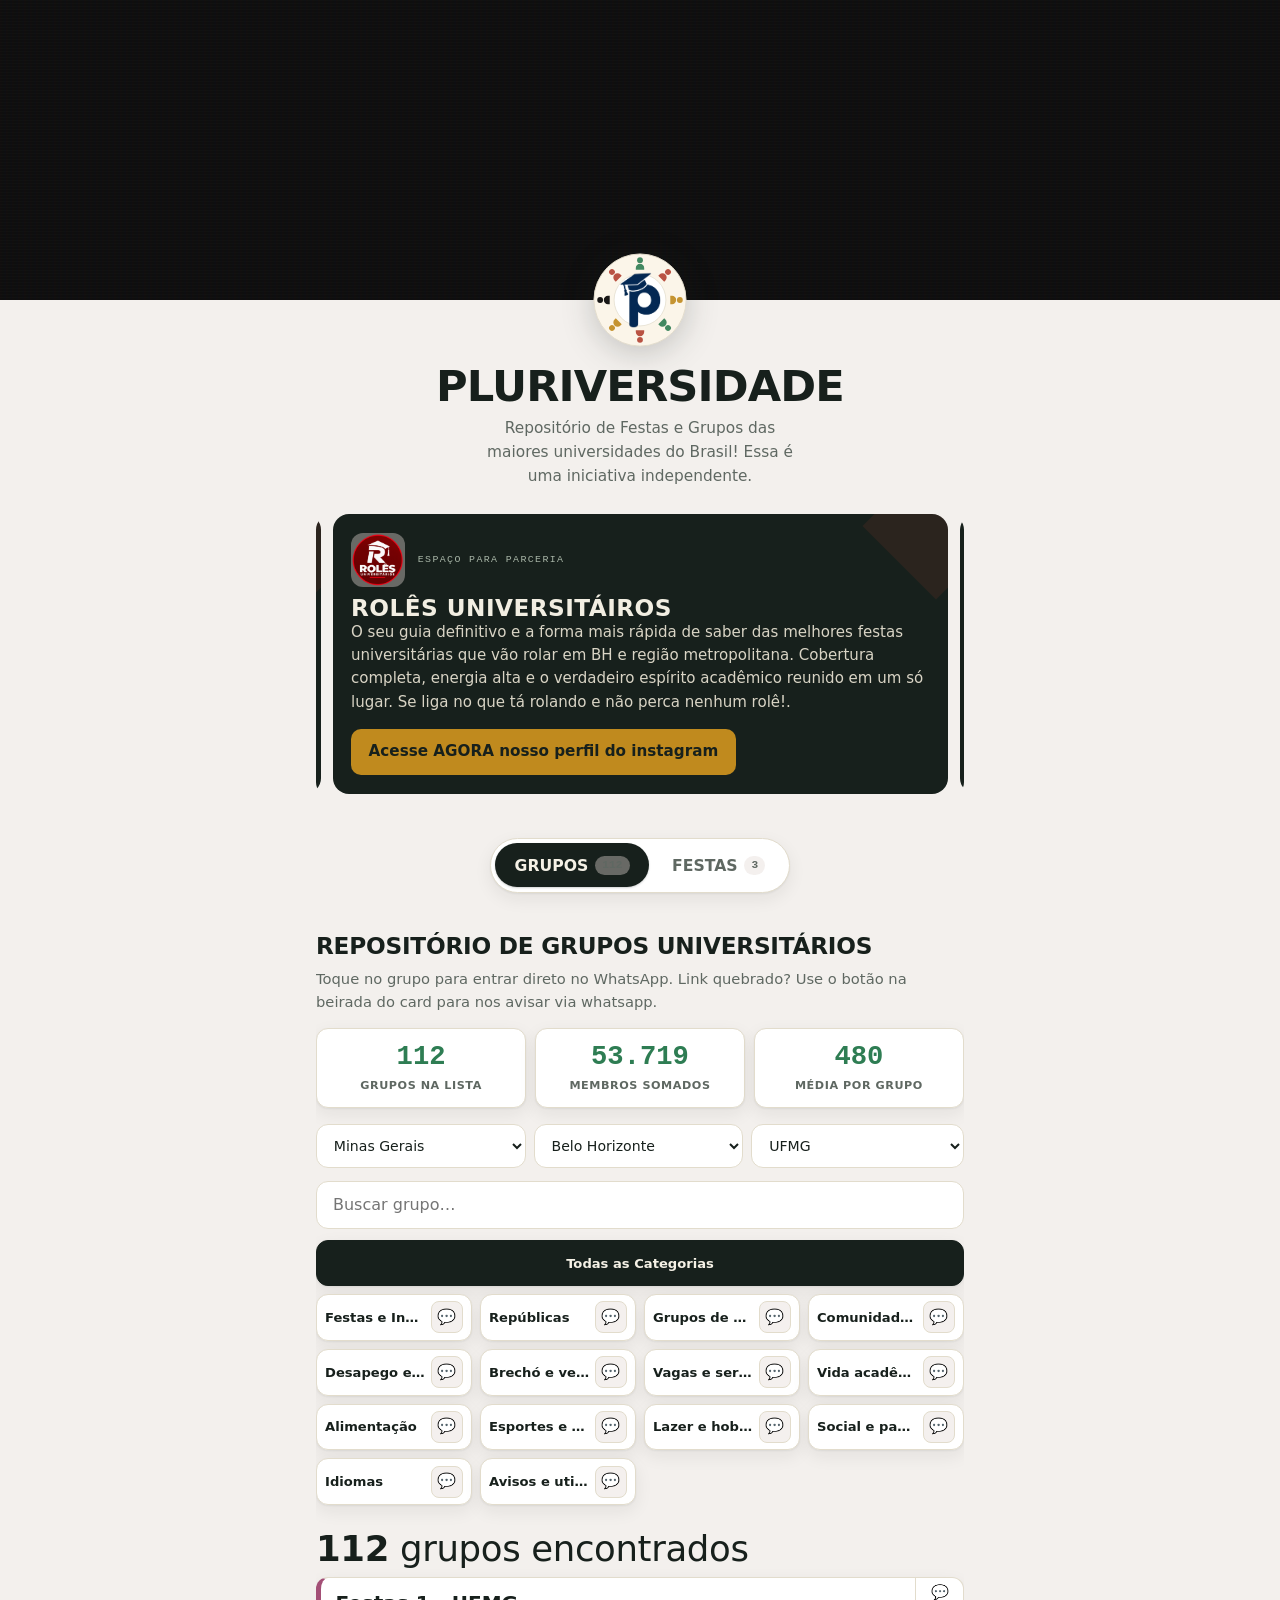
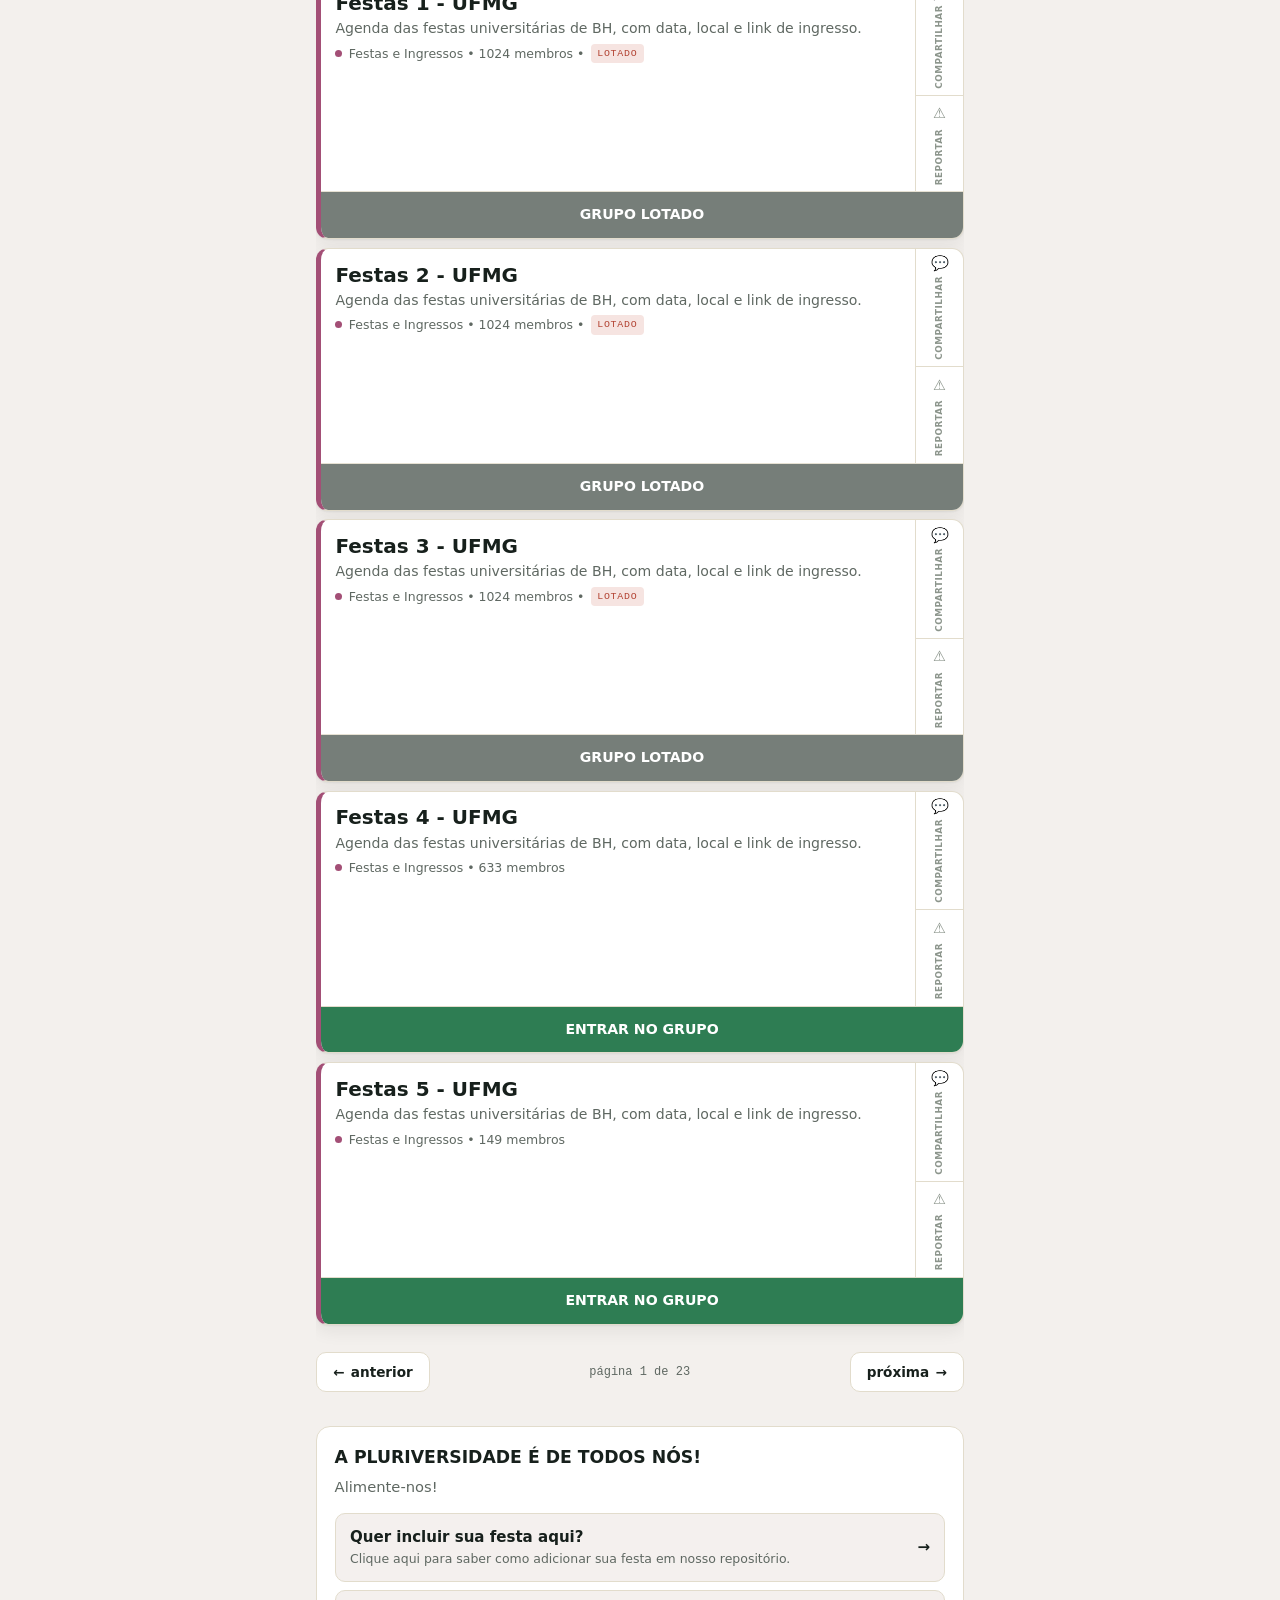
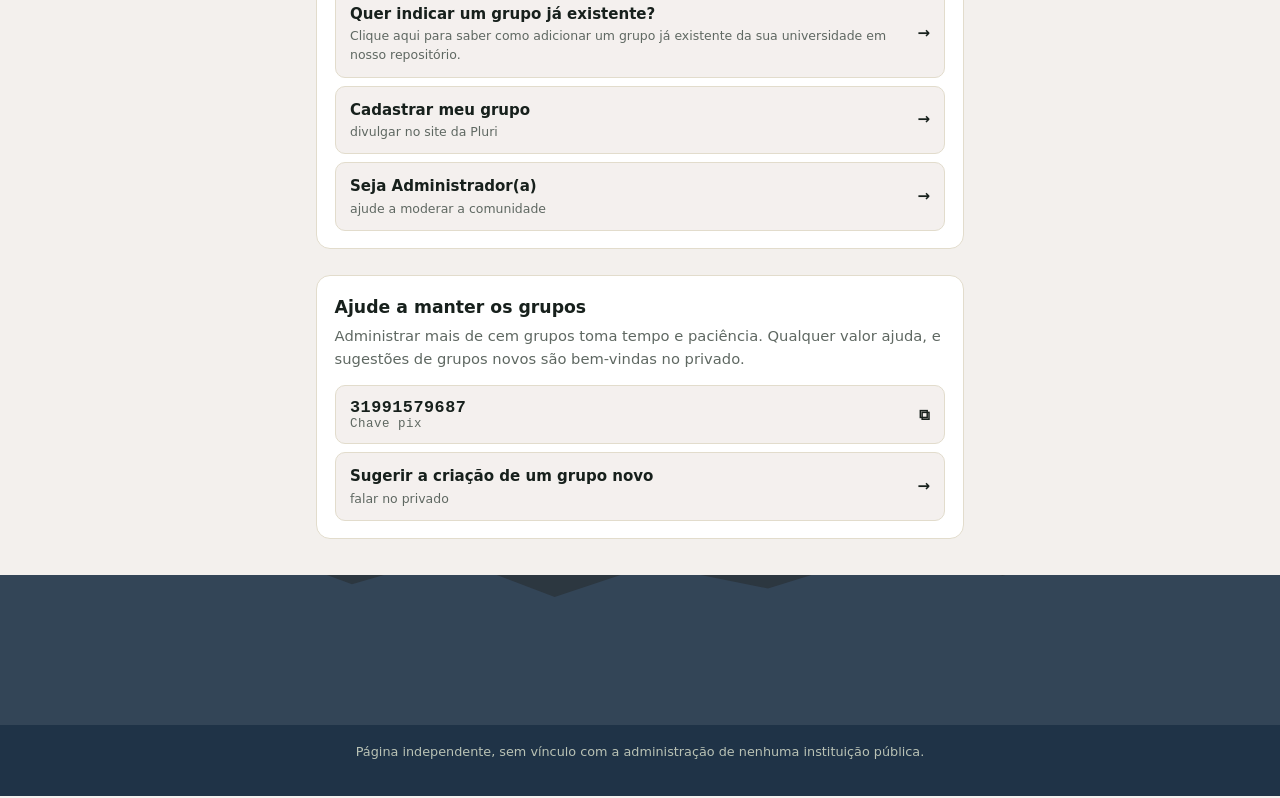
==== index.html @ 10e7f2cf "ALTEREI quase todo os arquivos" ====
<!doctype html>
<html lang="pt-BR">
<head>
<meta charset="utf-8">
<meta name="viewport" content="width=device-width, initial-scale=1, viewport-fit=cover">
<title>Pluriversidade — grupos de WhatsApp e festas universitárias</title>
<meta name="description" content="Lista atualizada dos grupos de WhatsApp da comunidade UFMG e a agenda das festas universitárias de Belo Horizonte.">
<meta name="theme-color" content="#1F3347">
<meta property="og:title" content="PLURIVERSIDADE.COM.BR">
<meta property="og:description" content="Repositório de Grupos e Festas das maiores universidades do Brasil!">
<meta property="og:type" content="website">
<meta property="og:image" content="https://pluriversidade.github.io/pluri/img/flyer-pluri-site.jpg">
<meta property="og:image:secure_url" content="https://pluriversidade.github.io/pluri/img/flyer-pluri-site.jpg">
<meta property="og:image:type" content="image/jpeg">
<meta property="og:image:width" content="1200">
<meta property="og:image:height" content="630">

<!-- Ícone do Navegador -->
<link rel="icon" type="image/png" href="https://pluriversidade.github.io/pluri/img/icone-pluri.png">
<link rel="stylesheet" href="css/estilo.css">
</head>

<body>

<!-- ================================================================ capa -->
<header class="capa">
  <div class="topo-video-container">
    <video class="topo-video" src="https://pluriversidade.github.io/pluri/img/video-topo-site.mp4" autoplay muted loop playsinline></video>
    <div class="efeito-tv" aria-hidden="true"></div>
  </div>

  <div class="miolo marca">
    <svg class="emblema" viewBox="-100 -100 200 200" role="img" aria-label="Emblema com comunidade em volta">
      <defs>
        <g id="pessoa">
          <circle cy="-9.5" r="6.4"/>
          <path d="M0 -1.5 a9.2 9.2 0 0 1 9.2 9.2 v3.8 h-18.4 v-3.8 a9.2 9.2 0 0 1 9.2 -9.2 z"/>
        </g>
      </defs>
      <circle r="96" fill="#FBF5E9" stroke="#E2DCCC" stroke-width="2"/>
      
      <g opacity="0.9">
        <use href="#pessoa" fill="#2E7D53" transform="translate(0, -74) scale(0.95)"/>
        <use href="#pessoa" fill="#B24232" transform="translate(52, -52) rotate(45) scale(0.95)"/>
        <use href="#pessoa" fill="#C08A1E" transform="translate(74, 0) rotate(90) scale(0.95)"/>
        <use href="#pessoa" fill="#2E7D53" transform="translate(52, 52) rotate(135) scale(0.95)"/>
        <use href="#pessoa" fill="#B24232" transform="translate(0, 74) rotate(180) scale(0.95)"/>
        <use href="#pessoa" fill="#C08A1E" transform="translate(-52, 52) rotate(225) scale(0.95)"/>
        <use href="#pessoa" fill="-2E7D53" transform="translate(-74, 0) rotate(270) scale(0.95)"/>
        <use href="#pessoa" fill="#B24232" transform="translate(-52, -52) rotate(315) scale(0.95)"/>
      </g>

      <circle r="54" fill="#FFFFFF" stroke="#E2DCCC" stroke-width="1.5"/>
      <image href="https://pluriversidade.github.io/pluri/img/LOGO-PLURI-02.png" x="-65" y="-65" width="130" height="130" preserveAspectRatio="xMidYMid meet"/>
    </svg>

    <h1 class="titulo" data-texto="titulo">Grupos da UFMG</h1>
    <p class="subtitulo" data-texto="subtitulo">Brechó, sebo, bandeco, caronas, idiomas e o que mais a comunidade inventar.</p>
    <p class="atualizado" id="atualizado" hidden></p>
  </div>
</header>

<div class="miolo">
  <div class="diagnostico" id="diagnostico" hidden></div>
</div>

<main class="miolo">

  <!-- parceiros -->
  <section class="secao-parceiros" id="secao-parceiros" aria-label="Parceiros">
    <div class="carrossel" id="parceiros"></div>
    <div class="bolinhas" id="parceiros-bolinhas" role="tablist" aria-label="Escolher parceiro"></div>
  </section>

  <!-- abas -->
  <nav class="abas" id="abas" role="tablist" aria-label="Escolher o que ver">
    <button class="aba" type="button" role="tab" id="aba-grupos" aria-controls="secao-grupos" aria-selected="true">
      <span class="aba__nome" data-texto="abaGrupos">Grupos</span>
      <span class="aba__conta" id="aba-grupos-conta"></span>
    </button>
    <button class="aba" type="button" role="tab" id="aba-festas" aria-controls="secao-festas" aria-selected="false" tabindex="-1">
      <span class="aba__nome" data-texto="abaFestas">Festas</span>
      <span class="aba__conta" id="aba-festas-conta"></span>
    </button>
  </nav>

  <!-- festas -->
  <section class="secao" id="secao-festas" role="tabpanel" aria-labelledby="aba-festas" tabindex="-1" hidden>
    
    <!-- CARD FIXO COMISSÁRIO PLURI -->
    <div class="card-comissario">
      <h3 class="card-comissario__titulo">QUER SER UM COMISSÁRIO PLURI?</h3>
      <p class="card-comissario__desc">Clique no botão abaixo e saiba como se tornar um comissário de vendas de ingressos das festas universitárias! Você pode garantir seu ingresso na faixa e não pagar nada para ir nas festas em que estiver vendendo.</p>
      <button type="button" class="card-comissario__btn" id="btn-comissario-info">QUERO SABER MAIS INFORMAÇÕES..</button>
    </div>

    <h2 class="secao__titulo" id="festas-titulo" data-texto="festasTitulo">Festas universitárias</h2>
    <p class="secao__nota" data-texto="festasSubtitulo">As próximas primeiro.</p>

    <div class="localizacao">
      <select class="seletor-local" id="select-estado-festas" aria-label="Filtrar por Estado">
        <option value="">Selecione o Estado</option>
      </select>

      <select class="seletor-local" id="select-cidade-festas" aria-label="Filtrar por Cidade" disabled>
        <option value="">Selecione primeiro o Estado</option>
      </select>

      <select class="seletor-local" id="select-uni-festas" aria-label="Filtrar por Universidade" disabled>
        <option value="">Selecione primeiro o Estado</option>
      </select>
    </div>

    <div class="chips" id="festas-chips" role="group" aria-label="Universidades"></div>

    <div class="linha-data">
      <label class="rotulo-data" for="festas-dia" data-texto="festasFiltroDia">Ver um dia específico</label>
      <span class="linha-data__campos">
        <input class="campo-data" type="date" id="festas-dia">
        <button class="limpar-data" type="button" id="festas-limpar" hidden>limpar</button>
      </span>
    </div>

    <ul class="festas" id="festas-lista"></ul>
    <p class="vazio" id="festas-vazio" hidden></p>

    <nav class="paginas" id="festas-paginas" aria-label="Páginas das festas" hidden>
      <button class="pagina" type="button" id="festas-voltar">
        <span aria-hidden="true">←</span> <span data-texto="paginaAnterior">anterior</span>
      </button>
      <span class="paginas__onde" id="festas-onde" aria-live="polite"></span>
      <button class="pagina" type="button" id="festas-avancar">
        <span data-texto="paginaProxima">próxima</span> <span aria-hidden="true">→</span>
      </button>
    </nav>
  </section>

  <!-- grupos -->
  <section class="secao" id="secao-grupos" role="tabpanel" aria-labelledby="aba-grupos" tabindex="-1">
    <h2 class="secao__titulo" id="grupos-titulo" data-texto="gruposTitulo">Todos os grupos</h2>
    <p class="secao__nota" data-texto="gruposSubtitulo">Toque no grupo para entrar direto no WhatsApp.</p>

    <div class="painel">
      <div class="dado"><b id="painel-grupos">—</b><span>grupos na lista</span></div>
      <div class="dado"><b id="painel-membros">—</b><span>membros somados</span></div>
      <div class="dado"><b id="painel-media">—</b><span>média por grupo</span></div>
    </div>

    <div class="localizacao">
      <select class="seletor-local" id="select-estado" aria-label="Filtrar por Estado">
        <option value="">Selecione o Estado</option>
      </select>

      <select class="seletor-local" id="select-cidade" aria-label="Filtrar por Cidade" disabled>
        <option value="">Selecione primeiro o Estado</option>
      </select>

      <select class="seletor-local" id="select-uni" aria-label="Filtrar por Universidade" disabled>
        <option value="">Selecione primeiro o Estado</option>
      </select>
    </div>

    <input class="busca" id="busca" type="search" autocomplete="off"
           aria-label="Buscar grupo pelo nome"
           data-texto-dica="gruposBusca"
           placeholder="Buscar grupo…">

    <div class="chips" id="chips" role="group" aria-label="Categorias"></div>
    <p class="contagem" id="contagem"></p>

    <ul class="lista" id="lista"></ul>
    <p class="vazio" id="vazio" data-texto="gruposVazio" hidden></p>

    <nav class="paginas" id="grupos-paginas" aria-label="Páginas dos grupos" hidden>
      <button class="pagina" type="button" id="grupos-voltar">
        <span aria-hidden="true">←</span> <span data-texto="paginaAnterior">anterior</span>
      </button>
      <span class="paginas__onde" id="grupos-onde" aria-live="polite"></span>
      <button class="pagina" type="button" id="grupos-avancar">
        <span data-texto="paginaProxima">próxima</span> <span aria-hidden="true">→</span>
      </button>
    </nav>
  </section>

  <!-- blocos adicionais -->
  <section class="bloco">
    <h2>A PLURIVERSIDADE É DE TODOS NÓS!</h2>
    <p>Alimente-nos!</p>

    <!-- Quer incluir sua festa aqui? -->
    <a class="botao" id="festa-incluir" href="https://wa.me/5531991579687?text=Oi!%20Gostaria%20de%20adicionar%20minha%20festa%20no%20reposit%C3%B3rio%20da%20Pluriversidade." target="_blank" rel="noopener">
      <span>
        <span>Quer incluir sua festa aqui?</span>
        <small>Clique aqui para saber como adicionar sua festa em nosso repositório.</small>
      </span>
      <span aria-hidden="true">→</span>
    </a>

    <!-- Quer indicar um grupo já existente? -->
    <a class="botao" id="grupo-indicar" href="https://wa.me/5531991579687?text=Oi!%20Gostaria%20de%20indicar%20um%20grupo%20j%C3%A1%20existente%20da%20minha%20universidade." target="_blank" rel="noopener">
      <span>
        <span>Quer indicar um grupo já existente?</span>
        <small>Clique aqui para saber como adicionar um grupo já existente da sua universidade em nosso repositório.</small>
      </span>
      <span aria-hidden="true">→</span>
    </a>

    <!-- Cadastrar meu grupo -->
    <a class="botao" id="grupo-cadastrar" href="https://wa.me/5531991579687?text=Oi!%20Gostaria%20de%20cadastrar%20o%20meu%20grupo%20para%20divulgar%20no%20site%20da%20Pluri." target="_blank" rel="noopener">
      <span>
        <span>Cadastrar meu grupo</span>
        <small>divulgar no site da Pluri</small>
      </span>
      <span aria-hidden="true">→</span>
    </a>

    <!-- Seja Administrador(a) -->
    <a class="botao" id="grupo-admin" href="https://wa.me/5531991579687?text=Oi!%20Tenho%20interesse%20em%20ser%20administrador(a)%20para%20ajudar%20a%20moderar%20a%20comunidade." target="_blank" rel="noopener">
      <span>
        <span>Seja Administrador(a)</span>
        <small>ajude a moderar a comunidade</small>
      </span>
      <span aria-hidden="true">→</span>
    </a>
  </section>

  <section class="bloco">
    <h2 data-texto="apoioTitulo">Ajude a manter os grupos</h2>
    <p data-texto="apoioTexto">Administrar mais de cem grupos toma tempo e paciência.</p>

    <button class="botao" id="copiar-pix" type="button">
      <span class="pix"><span id="pix-numero">caronas.ufmg@gmail.com</span><small id="pix-rotulo">Chave pix</small></span>
      <span aria-hidden="true">⧉</span>
    </button>

    <a class="botao" id="sugerir-novo-grupo" href="https://wa.me/5531991579687?text=EI%20GALERA%20DA%20PLURIVERSIDADE%2C%20QUERO%20SUGERIR%20A%20CRIA%C3%87%C3%83O%20DE%20UM%20GRUPO%21" target="_blank" rel="noopener">
      <span><span>Sugerir a criação de um grupo novo</span><small>falar no privado</small></span>
      <span aria-hidden="true">→</span>
    </a>
  </section>

</main>

<footer class="rodape">
  <svg class="cena" viewBox="0 0 1200 300" preserveAspectRatio="xMidYMin slice" aria-hidden="true" focusable="false">
    <rect width="1200" height="300" fill="#1F3347"/>
    <path d="M0 188 L120 160 L210 176 L330 132 L420 158 L520 120 L610 150 L720 128 L830 162 L940 140 L1060 170 L1200 148 L1200 300 L0 300 Z" fill="#17232E"/>
  </svg>

  <div class="rodape__texto">
    <p class="rodape__isencao" data-texto="rodapeIsencao">
      Página independente, mantida pela comunidade.
    </p>
  </div>
</footer>

<!-- Modais -->
<div class="modal-midia" id="modal-midia" hidden>
  <div class="modal-midia__conteudo">
    <button class="modal-midia__fechar" id="modal-fechar" aria-label="Fechar">&times;</button>
    <div id="modal-container-midia"></div>
  </div>
</div>

<div class="modal-comissario" id="modal-comissario" hidden>
  <div class="modal-comissario__conteudo">
    <button class="modal-comissario__fechar" id="modal-comissario-fechar" aria-label="Fechar">&times;</button>
    <div class="modal-comissario__corpo">
      <video class="modal-comissario__video" id="video-comissario" src="https://pluriversidade.github.io/pluri/img/sandrinho-comissario-01.mp4" controls autoplay playsinline></video>
      <p class="modal-comissario__texto">
        Ter vários comissários é essencial para o sucesso de uma festa universitária! Os comissários arrecadam a grana inicial necessária para viabilizar todo o evento, permitindo que a comissão organize a estrutura, contrate DJs de peso, alugue o espaço e invista pesado no marketing. Nós da Pluriversidade somos a ponte oficial entre os organizadores (comissão) e os vendedores de ingressos (comissários).
      </p>
      <a class="modal-comissario__btn-form" href="https://wa.me/5531991579687?text=Oi!%20Quero%20me%20cadastrar%20como%20comiss%C3%A1rio(a)%20de%20festas!" target="_blank" rel="noopener">PREENCHER FORMULÁRIO</a>
    </div>
  </div>
</div>

<script src="js/dados-textos.js"></script>
<script src="js/dados-grupos.js"></script>
<script src="js/dados-festas.js"></script>
<script src="js/dados-parceiros.js"></script>
<script src="js/app.js"></script>

</body>
</html>
---- css/estilo.css ----
/* ═══════════════════════════════════════════════════════════════════════════
   A APARÊNCIA DA PÁGINA
   ═══════════════════════════════════════════════════════════════════════════ */

:root {
  --noite: #1F3347;
  --terracota: #B24232;
  --ambar: #C08A1E;
  --verde: #2E7D53;

  --tinta: #17201C;
  --tinta-fraca: #5F6862;
  --papel: #FFFFFF;
  --fundo: #e2dad365;
  --regua: #E2DCCC;

  --sombra: 0 1px 2px rgba(23, 32, 28, .06), 0 6px 18px rgba(23, 32, 28, .07);
  --sans: ui-sans-serif, system-ui, -apple-system, "Segoe UI", Roboto, "Helvetica Neue", Arial, sans-serif;
  --mono: ui-monospace, "SF Mono", "Roboto Mono", Menlo, Consolas, monospace;
}

* { box-sizing: border-box; }

html { 
  -webkit-text-size-adjust: 100%; 
  scroll-behavior: smooth;
  overflow-x: hidden;
}

body {
  margin: 0;
  background: var(--fundo);
  color: var(--tinta);
  font-family: var(--sans);
  font-size: 16px;
  line-height: 1.55;
  overflow-x: hidden;
  max-width: 100vw;
}

a { color: inherit; }

:focus-visible {
  outline: 3px solid var(--verde);
  outline-offset: 3px;
  border-radius: 4px;
}

.miolo {
  width: 100%;
  max-width: 680px;
  margin: 0 auto;
  padding: 0 16px;
}

/* ------------------------------------------------------------------ capa --- */

.capa { position: relative; overflow: hidden; }

/* Capa com altura aumentada mantendo formato horizontal */
.topo-video-container {
  position: relative;
  width: 100%;
  height: clamp(210px, 33vw, 300px);
  overflow: hidden;
  background: #111;
}

.topo-video {
  width: 100%;
  height: 100%;
  object-fit: cover;
  object-position: center 75%;
  display: block;
}

/* Efeito leve de TV (scanlines e vinheta sutil) */
.efeito-tv {
  position: absolute;
  top: 0;
  left: 0;
  width: 100%;
  height: 100%;
  pointer-events: none;
  background: linear-gradient(rgba(18, 16, 16, 0) 50%, rgba(0, 0, 0, 0.25) 50%), linear-gradient(90deg, rgba(255, 0, 0, 0.03), rgba(0, 255, 0, 0.01), rgba(0, 0, 255, 0.03));
  background-size: 100% 3px, 6px 100%;
  z-index: 2;
  opacity: 0.6;
}

.carro-a { animation: atravessa 26s linear infinite; }
.carro-b { animation: atravessa 38s linear infinite; animation-delay: -14s; }

@keyframes atravessa {
  0%   { transform: translateX(-100px); }
  100% { transform: translateX(100vw); }
}

.marca {
  margin-top: -48px;
  position: relative;
  text-align: center;
  z-index: 3;
}

.emblema {
  width: 96px;
  height: 96px;
  filter: drop-shadow(0 6px 16px rgba(23, 32, 28, .22));
}

.titulo {
  margin: .5rem 0 0;
  font-size: clamp(2rem, 8.5vw, 2.7rem);
  font-weight: 800;
  letter-spacing: -.02em;
  line-height: 1.05;
}

.subtitulo {
  margin: .5rem auto 0;
  max-width: 34ch;
  color: var(--tinta-fraca);
  font-size: .96rem;
}

.atualizado {
  margin-top: .7rem;
  display: inline-block;
  font-family: var(--mono);
  font-size: .72rem;
  letter-spacing: .06em;
  color: var(--tinta-fraca);
  background: rgba(46, 125, 83, .09);
  border: 1px solid rgba(46, 125, 83, .25);
  border-radius: 999px;
  padding: .25rem .7rem;
}

/* ------------------------------------------------------------- parceiros --- */

.secao-parceiros { margin-top: 1.6rem; overflow: hidden; }

.carrossel {
  display: flex;
  gap: 12px;
  overflow-x: auto;
  scroll-snap-type: x mandatory;
  scroll-behavior: smooth;
  scrollbar-width: none;
  -webkit-overflow-scrolling: touch;
  border-radius: 16px;
  padding-bottom: 4px;
  max-width: 100%;
}

.carrossel::-webkit-scrollbar { display: none; }

.parceiro {
  flex: 0 0 95%;
  max-width: 95vw;
  scroll-snap-align: center;
  background: var(--tinta);
  color: #F2EEE2;
  border-radius: 16px;
  padding: 1.15rem;
  position: relative;
  overflow: hidden;
}

.parceiro::after {
  content: "";
  position: absolute;
  right: -40px;
  top: -40px;
  width: 104px;
  height: 104px;
  background: var(--terracota);
  transform: rotate(45deg);
  opacity: .13;
}

.parceiro__topo {
  display: flex;
  align-items: center;
  gap: .8rem;
  margin-bottom: .55rem;
}

.parceiro__logo {
  flex: 0 0 auto;
  width: 54px;
  height: 54px;
  border-radius: 12px;
  object-fit: cover;
  background: var(--fundo);
}

.parceiro__selo {
  margin: 0;
  font-family: var(--mono);
  font-size: .62rem;
  letter-spacing: .14em;
  text-transform: uppercase;
  color: #A9B6A8;
}

.parceiro__nome {
  margin: .1rem 0 0;
  font-size: 1.45rem;
  font-weight: 800;
  letter-spacing: .02em;
  line-height: 1.1;
}

.parceiro__chamada {
  margin: 0 0 .95rem;
  font-size: .94rem;
  color: #D9D4C5;
  position: relative;
}

.parceiro__cta {
  display: inline-flex;
  align-items: center;
  gap: .45rem;
  background: var(--ambar);
  color: #17201C;
  font-weight: 700;
  font-size: .95rem;
  text-decoration: none;
  padding: .7rem 1.1rem;
  border-radius: 10px;
  min-height: 44px;
  position: relative;
}

.parceiro__cta:hover { background: #D69C2C; }

.bolinhas {
  display: flex;
  justify-content: center;
  gap: .4rem;
  margin-top: .7rem;
}

/* ------------------------------------------------------------- botoes abas --- */

.abas {
  display: flex;
  justify-content: center;
  gap: .25rem;
  width: fit-content;
  max-width: 100%;
  margin: 1.8rem auto .2rem;
  padding: .3rem;
  background: var(--papel);
  border: 1px solid var(--regua);
  border-radius: 999px;
  box-shadow: var(--sombra);
}

.aba {
  display: inline-flex;
  align-items: center;
  justify-content: center;
  gap: .42rem;
  min-height: 44px;
  padding: .5rem 1.2rem;
  border: 0;
  border-radius: 999px;
  background: transparent;
  color: var(--tinta-fraca);
  font-family: var(--sans);
  font-size: .98rem;
  font-weight: 650;
  white-space: nowrap;
  cursor: pointer;
}

.aba[aria-selected="true"] {
  background: var(--tinta);
  color: #F5F1E6;
  font-weight: 750;
  box-shadow: 0 1px 2px rgba(23, 32, 28, .2);
}

.aba__conta {
  font-family: var(--mono);
  font-size: .7rem;
  line-height: 1;
  padding: .24rem .45rem;
  border-radius: 999px;
  background: var(--fundo);
  color: var(--tinta-fraca);
}

.abas + .secao { margin-top: 1.4rem; }

[hidden] { display: none !important; }

/* ---------------------------------------------------------------- seções --- */

.secao { margin-top: 2.2rem; overflow: hidden; }

.secao__titulo {
  margin: 0;
  font-size: 1.45rem;
  font-weight: 800;
  letter-spacing: -.01em;
}

.secao__nota {
  margin: .25rem 0 .9rem;
  color: var(--tinta-fraca);
  font-size: .92rem;
}

/* ---------------------------------------------------------------- dados --- */

.painel {
  display: grid;
  grid-template-columns: repeat(3, 1fr);
  gap: .55rem;
  margin: 0 0 1rem;
}

.dado {
  background: var(--papel);
  border: 1px solid var(--regua);
  border-radius: 12px;
  padding: .8rem .5rem;
  text-align: center;
  box-shadow: var(--sombra);
  animation: painelPulsar 0.6s ease-out;
  transition: transform .2s ease, box-shadow .2s ease;
}

.dado:hover {
  transform: translateY(-2px);
  box-shadow: 0 4px 12px rgba(23, 32, 28, .12);
}

@keyframes painelPulsar {
  0% { transform: scale(0.92); opacity: 0; }
  50% { transform: scale(1.03); }
  100% { transform: scale(1); opacity: 1; }
}

.dado b {
  display: block;
  font-family: var(--mono);
  font-size: 1.7rem;
  font-weight: 900;
  color: var(--verde);
  line-height: 1.1;
}

.dado span {
  display: block;
  font-size: .7rem;
  font-weight: 700;
  letter-spacing: .05em;
  text-transform: uppercase;
  color: var(--tinta-fraca);
  margin-top: .3rem;
}

/* ----------------------------------------------------------- localização --- */

.localizacao {
  display: flex;
  flex-wrap: wrap;
  gap: .5rem;
  margin-bottom: .8rem;
}

.seletor-local {
  flex: 1 1 140px;
  font-family: var(--sans);
  font-size: .88rem;
  padding: .6rem .8rem;
  border: 1px solid var(--regua);
  border-radius: 12px;
  background: var(--papel);
  color: var(--tinta);
  min-height: 44px;
  cursor: pointer;
  max-width: 100%;
}

/* ----------------------------------------------------------------- busca --- */

.busca {
  width: 100%;
  font-family: var(--sans);
  font-size: 1rem;
  padding: .8rem 1rem;
  border: 1px solid var(--regua);
  border-radius: 12px;
  background: var(--papel);
  color: var(--tinta);
  min-height: 48px;
  max-width: 100%;
}

/* ---------------------------------------------------- chips de categorias --- */

/* Grade responsiva para organizar as categorias sem estouro */
.chips {
  display: grid;
  grid-template-columns: repeat(auto-fit, minmax(130px, 1fr));
  gap: .5rem;
  padding: .7rem 0 .2rem;
  margin: 0;
  width: 100%;
  box-sizing: border-box;
}

/* O primeiro botão ("Todas as Categorias") ocupa toda a largura */
.chip-grupo--todas {
  grid-column: 1 / -1;
}

.chip-grupo {
  display: flex;
  align-items: center;
  justify-content: space-between;
  background: var(--papel);
  border: 1px solid var(--regua);
  border-radius: 12px;
  padding: .4rem .5rem;
  gap: .3rem;
  min-height: 46px;
  box-shadow: var(--sombra);
  transition: border-color .2s ease, background-color .2s ease;
  min-width: 0;
  box-sizing: border-box;
}

.chip-grupo[aria-pressed="true"] {
  background: var(--tinta);
  border-color: var(--tinta);
  color: #F5F1E6;
}

.chip-conteudo {
  display: flex;
  align-items: center;
  gap: .4rem;
  background: transparent;
  border: none;
  color: inherit;
  font-family: var(--sans);
  font-size: .82rem;
  font-weight: 600;
  text-align: left;
  cursor: pointer;
  flex: 1 1 0%;
  min-width: 0;
  padding: 0;
  overflow: hidden;
}

.chip-img {
  width: 32px;
  height: 32px;
  border-radius: 8px;
  object-fit: cover;
  flex: 0 0 32px;
  background: var(--fundo);
}

.chip-nome {
  white-space: nowrap;
  overflow: hidden;
  text-overflow: ellipsis;
  flex: 1 1 auto;
  min-width: 0;
}

.btn-share-cat {
  font-family: var(--sans);
  font-size: .95rem;
  padding: .2rem .35rem;
  border-radius: 8px;
  border: 1px solid var(--regua);
  background: var(--fundo);
  color: var(--tinta);
  cursor: pointer;
  min-height: 32px;
  min-width: 32px;
  display: inline-flex;
  align-items: center;
  justify-content: center;
  flex: 0 0 auto;
  transition: background-color .2s ease, transform .1s ease;
  line-height: 1;
}

.chip-grupo[aria-pressed="true"] .btn-share-cat {
  background: rgba(255, 255, 255, .15);
  border-color: rgba(255, 255, 255, .25);
  color: #FFFFFF;
}

.btn-share-cat:hover {
  background: #f0ece1;
  transform: scale(1.05);
}

@media (max-width: 420px) {
  .chips {
    grid-template-columns: repeat(auto-fit, minmax(115px, 1fr));
    gap: .4rem;
  }
  
  .chip-grupo {
    padding: .35rem .4rem;
  }
  
  .chip-conteudo {
    font-size: .78rem;
    gap: .3rem;
  }
  
  .chip-img {
    width: 28px;
    height: 28px;
    flex: 0 0 28px;
  }
}

.contagem {
  margin: 1.2rem 0 .4rem;
  font-family: var(--sans);
  font-size: 2.22rem;
  font-weight: 500;
  letter-spacing: -.01em;
  color: var(--tinta);
  line-height: 1.2;
}

.contagem strong {
  font-weight: 800;
  color: var(--tinta);
}

/* ----------------------------------------------------------------- lista --- */

.lista {
  list-style: none;
  margin: .4rem 0 0;
  padding: 0;
  display: grid;
  gap: .55rem;
  max-width: 100%;
}

.item {
  display: flex;
  flex-direction: column;
  background: var(--papel);
  border: 1px solid var(--regua);
  border-left: 5px solid var(--cor, var(--verde));
  border-radius: 12px;
  box-shadow: var(--sombra);
  position: relative;
  overflow: hidden;
  max-width: 100%;
}

.grupo__conteudo {
  display: flex;
  align-items: stretch;
  width: 100%;
}

.grupo {
  flex: 1 1 auto;
  min-width: 0;
  display: flex;
  flex-direction: column;
  justify-content: flex-start;
  padding: .85rem 1rem .85rem .9rem;
  text-decoration: none;
  color: inherit;
  min-height: 62px;
}

.grupo:hover { background: #FEFDFA; }

.grupo__topo-linha {
  display: flex;
  align-items: center;
  justify-content: space-between;
  gap: .5rem;
  width: 100%;
}

.grupo__nome {
  display: block;
  font-weight: 650;
  font-size: 1.25rem;
  line-height: 1.25;
  word-break: break-word;
}

.grupo__desc {
  display: block;
  margin-top: .2rem;
  font-size: .88rem;
  color: var(--tinta-fraca);
  line-height: 1.35;
  word-break: break-word;
}

.grupo__meta {
  margin-top: .35rem;
  font-size: .78rem;
  color: var(--tinta-fraca);
  display: flex;
  align-items: center;
  gap: .4rem;
  flex-wrap: wrap;
}

.ponto {
  width: 7px;
  height: 7px;
  border-radius: 50%;
  background: var(--cor, var(--verde));
  flex: 0 0 auto;
}

.grupo__etiqueta-admin {
  display: inline-block;
  font-family: var(--mono);
  font-size: .62rem;
  letter-spacing: .08em;
  text-transform: uppercase;
  padding: .15rem .45rem;
  border-radius: 4px;
  background: rgba(46, 125, 83, .15);
  color: var(--verde);
  white-space: nowrap;
}

.etiqueta {
  font-family: var(--mono);
  font-size: .62rem;
  letter-spacing: .08em;
  text-transform: uppercase;
  padding: .12rem .4rem;
  border-radius: 4px;
}

.etiqueta--lotado { background: #F6E4E1; color: var(--terracota); }
.etiqueta--novo   { background: #E4F0E9; color: var(--verde); }

.grupo__acoes {
  flex: 0 0 auto;
  display: flex;
  flex-direction: column;
  border-left: 1px solid var(--regua);
  width: 48px;
}

/* Estilo do texto na vertical nos botões de ação na extrema direita dos cards */
.texto-vertical {
  writing-mode: vertical-rl;
  transform: rotate(180deg);
  font-family: var(--sans);
  font-size: .55rem;
  font-weight: 700;
  letter-spacing: .06em;
  text-transform: uppercase;
  line-height: 1;
  white-space: nowrap;
  display: inline-block;
}

.grupo__btn-share,
.festa__btn-share,
.reportar {
  flex: 1;
  display: flex;
  flex-direction: column;
  align-items: center;
  justify-content: center;
  gap: .25rem;
  color: #8C958C;
  text-decoration: none;
  background: transparent;
  border: none;
  cursor: pointer;
  padding: .4rem .1rem;
  font-size: .9rem;
  transition: background-color .2s ease, color .2s ease;
}

.grupo__btn-share,
.festa__btn-share {
  border-bottom: 1px solid var(--regua);
  border-radius: 0 11px 0 0;
}

.festa__acoes .festa__btn-share {
  border-bottom: none;
  border-radius: 0 11px 11px 0;
}

.reportar {
  border-radius: 0 0 11px 0;
}

.grupo__btn-share:hover,
.festa__btn-share:hover {
  background: #E4F0E9;
  color: var(--verde);
}

.reportar:hover {
  background: #F6E4E1;
  color: var(--terracota);
}

/* Botão do WhatsApp no final do Card */
.grupo__btn-entrar {
  display: flex;
  align-items: center;
  justify-content: center;
  width: 100%;
  padding: .75rem 1rem;
  background: var(--verde);
  color: #FFFFFF;
  font-weight: 700;
  font-size: .88rem;
  text-decoration: none;
  text-align: center;
  border-top: 1px solid var(--regua);
  transition: background-color .2s ease;
}

.grupo__btn-entrar:hover {
  background: #236341;
}

.grupo__btn-entrar--lotado {
  background: var(--tinta-fraca);
  color: #FFFFFF;
  cursor: not-allowed;
  pointer-events: none;
  opacity: .85;
}

.vazio {
  text-align: center;
  color: var(--tinta-fraca);
  padding: 1.6rem 1rem;
  font-size: .95rem;
}

/* ---------------------------------------------------------------- blocos --- */

.bloco {
  margin-top: 1.6rem;
  background: var(--papel);
  border: 1px solid var(--regua);
  border-radius: 14px;
  padding: 1.1rem;
  max-width: 100%;
}

.bloco h2 {
  margin: 0 0 .3rem;
  font-size: 1.08rem;
  font-weight: 750;
}

.bloco p {
  margin: 0 0 .9rem;
  font-size: .92rem;
  color: var(--tinta-fraca);
}

.botao {
  display: flex;
  align-items: center;
  justify-content: space-between;
  gap: .6rem;
  width: 100%;
  background: var(--fundo);
  border: 1px solid var(--regua);
  border-radius: 10px;
  padding: .75rem .9rem;
  color: var(--tinta);
  text-decoration: none;
  font-size: .94rem;
  font-weight: 600;
  min-height: 48px;
  cursor: pointer;
  font-family: var(--sans);
  text-align: left;
}

.botao + .botao { margin-top: .5rem; }
.botao:hover { border-color: var(--verde); }

.botao small {
  display: block;
  font-weight: 400;
  font-size: .78rem;
  color: var(--tinta-fraca);
}

.pix {
  font-family: var(--mono);
  font-size: 1.05rem;
  letter-spacing: .03em;
  word-break: break-all;
}

/* ---------------------------------------------------------------- rodapé --- */

.rodape {
  margin-top: 2.2rem;
  position: relative;
  overflow: hidden;
  max-width: 100vw;
}

.rodape .cena {
  height: clamp(110px, 20vw, 150px);
  transform: scaleY(-1);
  opacity: .9;
  width: 100%;
  display: block;
}

.rodape__texto {
  background: var(--noite);
  color: #B9C2B5;
  text-align: center;
  font-size: .8rem;
  padding: 1.1rem 1rem 1.6rem;
}

.rodape__texto p { margin: 0 0 .5rem; }

.rodape__texto a {
  color: #E8D9A8;
  display: inline-block;
  padding: .2rem 0;
  word-break: break-all;
}

/* ---------------------------------------------------------------- festas --- */

.linha-data {
  display: flex;
  flex-wrap: wrap;
  align-items: center;
  justify-content: space-between;
  gap: .5rem;
  margin: .8rem 0 .2rem;
}

.rotulo-data {
  font-family: var(--mono);
  font-size: .72rem;
  letter-spacing: .06em;
  text-transform: uppercase;
  color: var(--tinta-fraca);
}

.linha-data__campos {
  display: flex;
  align-items: center;
  gap: .4rem;
}

.campo-data {
  font-family: var(--sans);
  font-size: .92rem;
  padding: .5rem .7rem;
  border: 1px solid var(--regua);
  border-radius: 10px;
  background: var(--papel);
  color: var(--tinta);
  min-height: 44px;
}

.limpar-data {
  font-family: var(--mono);
  font-size: .72rem;
  background: none;
  border: none;
  color: var(--terracota);
  cursor: pointer;
  padding: .5rem;
  min-height: 44px;
}

.festas {
  list-style: none;
  margin: .8rem 0 0;
  padding: 0;
  display: grid;
  gap: .6rem;
  max-width: 100%;
}

.festa {
  display: flex;
  align-items: stretch;
  background: var(--papel);
  border: 1px solid var(--regua);
  border-left: 5px solid var(--cor, var(--terracota));
  border-radius: 12px;
  padding: 0;
  box-shadow: var(--sombra);
  transition: background-color .4s ease, border-color .4s ease;
  max-width: 100%;
  overflow: hidden;
}

.festa--destaque {
  background-color: #FFF9E6;
  border-color: var(--ambar);
}

.festa__conteudo-principal {
  flex: 1 1 auto;
  min-width: 0;
  display: flex;
  flex-direction: column;
  padding: .85rem;
}

.festa__topo-linha {
  display: flex;
  align-items: flex-start;
  gap: .75rem;
  margin-bottom: .4rem;
}

.festa__data {
  flex: 0 0 auto;
  width: 62px;
  text-align: center;
  background: var(--fundo);
  border-radius: 10px;
  padding: .4rem .2rem .45rem;
  align-self: flex-start;
}

.festa__semana,
.festa__mes {
  display: block;
  font-family: var(--mono);
  font-size: .62rem;
  letter-spacing: .1em;
  text-transform: uppercase;
  color: var(--tinta-fraca);
}

.festa__dia {
  display: block;
  font-size: 1.5rem;
  font-weight: 800;
  line-height: 1.05;
  color: var(--cor, var(--terracota));
}

.festa__faltam {
  display: block;
  font-family: var(--mono);
  font-size: .6rem;
  font-weight: 700;
  letter-spacing: .04em;
  text-transform: uppercase;
  color: var(--cor, var(--terracota));
  margin-top: 4px;
  border-top: 1px dashed rgba(0, 0, 0, .1);
  padding-top: 3px;
}

.festa__corpo { 
  flex: 1 1 auto; 
  min-width: 0; 
  display: flex;
  flex-direction: column;
  justify-content: flex-start;
}

.festa__uni {
  margin: 0;
  font-family: var(--mono);
  font-size: .68rem;
  letter-spacing: .08em;
  text-transform: uppercase;
  color: var(--cor, var(--terracota));
}

.festa__hora { color: var(--tinta-fraca); }

.festa__titulo {
  margin: .15rem 0 .2rem;
  font-size: 1.06rem;
  font-weight: 700;
  line-height: 1.25;
  word-break: break-word;
}

.festa__titulo-link {
  color: inherit;
  text-decoration: none;
  transition: color .2s ease;
}

.festa__titulo-link:hover {
  color: var(--cor, var(--terracota));
  text-decoration: underline;
}

.festa__descricao {
  margin: .3rem 0 .6rem;
  font-size: .88rem;
  color: var(--tinta-fraca);
  word-break: break-word;
  width: 100%;
}

.festa__links {
  display: flex;
  flex-wrap: wrap;
  gap: .4rem;
  margin-top: auto;
}

.festa__link {
  font-size: .82rem;
  font-weight: 600;
  text-decoration: none;
  padding: .45rem .8rem;
  border-radius: 8px;
  border: 1px solid var(--regua);
  min-height: 44px;
  display: inline-flex;
  align-items: center;
  cursor: pointer;
  background: var(--fundo);
  color: var(--tinta);
  font-family: var(--sans);
}

.festa__link--ingresso {
  background: var(--cor, var(--terracota));
  border-color: var(--cor, var(--terracota));
  color: #FFFFFF;
}

.festa__link--perfil,
.festa__link--grupo,
.festa__link--compartilhar { background: var(--fundo); }

.festa__link:hover { border-color: var(--cor, var(--terracota)); }

/* ------------------------------------------------------------- paginação --- */

.paginas {
  display: flex;
  align-items: center;
  justify-content: space-between;
  margin-top: 1.2rem;
  padding: .5rem 0;
}

.pagina {
  background: var(--papel);
  border: 1px solid var(--regua);
  border-radius: 10px;
  padding: .5rem 1rem;
  font-family: var(--sans);
  font-size: .85rem;
  font-weight: 600;
  color: var(--tinta);
  cursor: pointer;
  min-height: 40px;
  display: inline-flex;
  align-items: center;
  gap: .4rem;
}

.pagina:hover { border-color: var(--verde); }

.paginas__onde {
  font-family: var(--mono);
  font-size: .75rem;
  color: var(--tinta-fraca);
}

/* ------------------------------------------------------------- flyer miniatura & modal --- */

.festa__mini-container {
  flex: 0 0 74px;
  height: 88px;
  border-radius: 8px;
  overflow: hidden;
  position: relative;
  cursor: pointer;
  background: #000;
  border: 1px solid var(--regua);
  transition: transform .2s ease, box-shadow .2s ease;
  align-self: flex-start;
}

.festa__mini-container:hover {
  transform: scale(1.03);
  box-shadow: var(--sombra);
}

.festa__mini-media {
  width: 100%;
  height: 100%;
  object-fit: cover;
  display: block;
}

.festa__play-icon {
  position: absolute;
  top: 50%;
  left: 50%;
  transform: translate(-50%, -50%);
  background: rgba(0, 0, 0, 0.6);
  color: #fff;
  font-size: .8rem;
  width: 26px;
  height: 26px;
  border-radius: 50%;
  display: flex;
  align-items: center;
  justify-content: center;
  pointer-events: none;
}

/* Modal de Visualização em Tela Cheia */
.modal-midia {
  position: fixed;
  top: 0;
  left: 0;
  width: 100vw;
  height: 100vh;
  background: rgba(0, 0, 0, 0.85);
  z-index: 9999;
  display: flex;
  align-items: center;
  justify-content: center;
  padding: 1rem;
}

.modal-midia[hidden] {
  display: none !important;
}

.modal-midia__conteudo {
  position: relative;
  max-width: 90vw;
  max-height: 90vh;
  display: flex;
  align-items: center;
  justify-content: center;
}

.modal-midia__midia {
  max-width: 100%;
  max-height: 85vh;
  border-radius: 8px;
  object-fit: contain;
  box-shadow: 0 8px 32px rgba(0, 0, 0, 0.5);
  background: #111;
}

.modal-midia__fechar {
  position: absolute;
  top: -42px;
  right: 0;
  background: transparent;
  border: none;
  color: #fff;
  font-size: 2.2rem;
  font-weight: bold;
  cursor: pointer;
  padding: 0 .5rem;
  line-height: 1;
}

.modal-midia__fechar:hover {
  color: var(--terracota);
}

/* ------------------------------------------------------------- Card & Modal Comissário Pluri --- */

.card-comissario {
  background: var(--papel);
  border: 1px solid var(--regua);
  border-left: 5px solid var(--ambar);
  border-radius: 12px;
  padding: 1.1rem;
  margin-bottom: 1.5rem;
  box-shadow: var(--sombra);
  max-width: 100%;
}

.card-comissario__titulo {
  margin: 0 0 .4rem;
  font-size: 1.15rem;
  font-weight: 800;
  color: var(--tinta);
}

.card-comissario__desc {
  margin: 0 0 .9rem;
  font-size: .9rem;
  color: var(--tinta-fraca);
  line-height: 1.4;
}

.card-comissario__btn {
  display: block;
  width: 100%;
  background: var(--terracota);
  color: #FFFFFF;
  font-family: var(--sans);
  font-size: 1rem;
  font-weight: 800;
  text-transform: uppercase;
  letter-spacing: .03em;
  padding: .85rem 1rem;
  border: none;
  border-radius: 10px;
  cursor: pointer;
  text-align: center;
  animation: pulsarCor 3s infinite ease-in-out;
  transition: transform .2s ease;
}

.card-comissario__btn:hover {
  transform: scale(1.02);
}

@keyframes pulsarCor {
  0% { background-color: var(--terracota); }
  33% { background-color: var(--ambar); }
  66% { background-color: var(--verde); }
  100% { background-color: var(--terracota); }
}

.modal-comissario {
  position: fixed;
  top: 0;
  left: 0;
  width: 100vw;
  height: 100vh;
  background: rgba(0, 0, 0, 0.85);
  z-index: 10000;
  display: flex;
  align-items: center;
  justify-content: center;
  padding: 1rem;
}

.modal-comissario[hidden] {
  display: none !important;
}

.modal-comissario__conteudo {
  position: relative;
  background: var(--papel);
  width: 100%;
  max-width: 500px;
  max-height: 90vh;
  border-radius: 16px;
  padding: 1.2rem;
  overflow-y: auto;
  box-shadow: 0 8px 32px rgba(0, 0, 0, 0.5);
}

.modal-comissario__fechar {
  position: absolute;
  top: .6rem;
  right: .8rem;
  background: transparent;
  border: none;
  color: var(--tinta);
  font-size: 2rem;
  font-weight: bold;
  cursor: pointer;
  line-height: 1;
  z-index: 10;
}

.modal-comissario__fechar:hover {
  color: var(--terracota);
}

.modal-comissario__corpo {
  display: flex;
  flex-direction: column;
  gap: 1rem;
  margin-top: 1.5rem;
}

.modal-comissario__video {
  width: 100%;
  max-height: 320px;
  border-radius: 10px;
  background: #000;
  object-fit: contain;
}

.modal-comissario__texto {
  margin: 0;
  font-size: .92rem;
  color: var(--tinta);
  line-height: 1.45;
}

.modal-comissario__btn-form {
  display: inline-block;
  text-align: center;
  background: var(--verde);
  color: #FFFFFF;
  font-family: var(--sans);
  font-size: 1rem;
  font-weight: 800;
  letter-spacing: .03em;
  text-decoration: none;
  padding: .85rem 1rem;
  border-radius: 10px;
  box-shadow: var(--sombra);
  transition: opacity .2s ease;
}

.modal-comissario__btn-form:hover {
  opacity: .9;
}
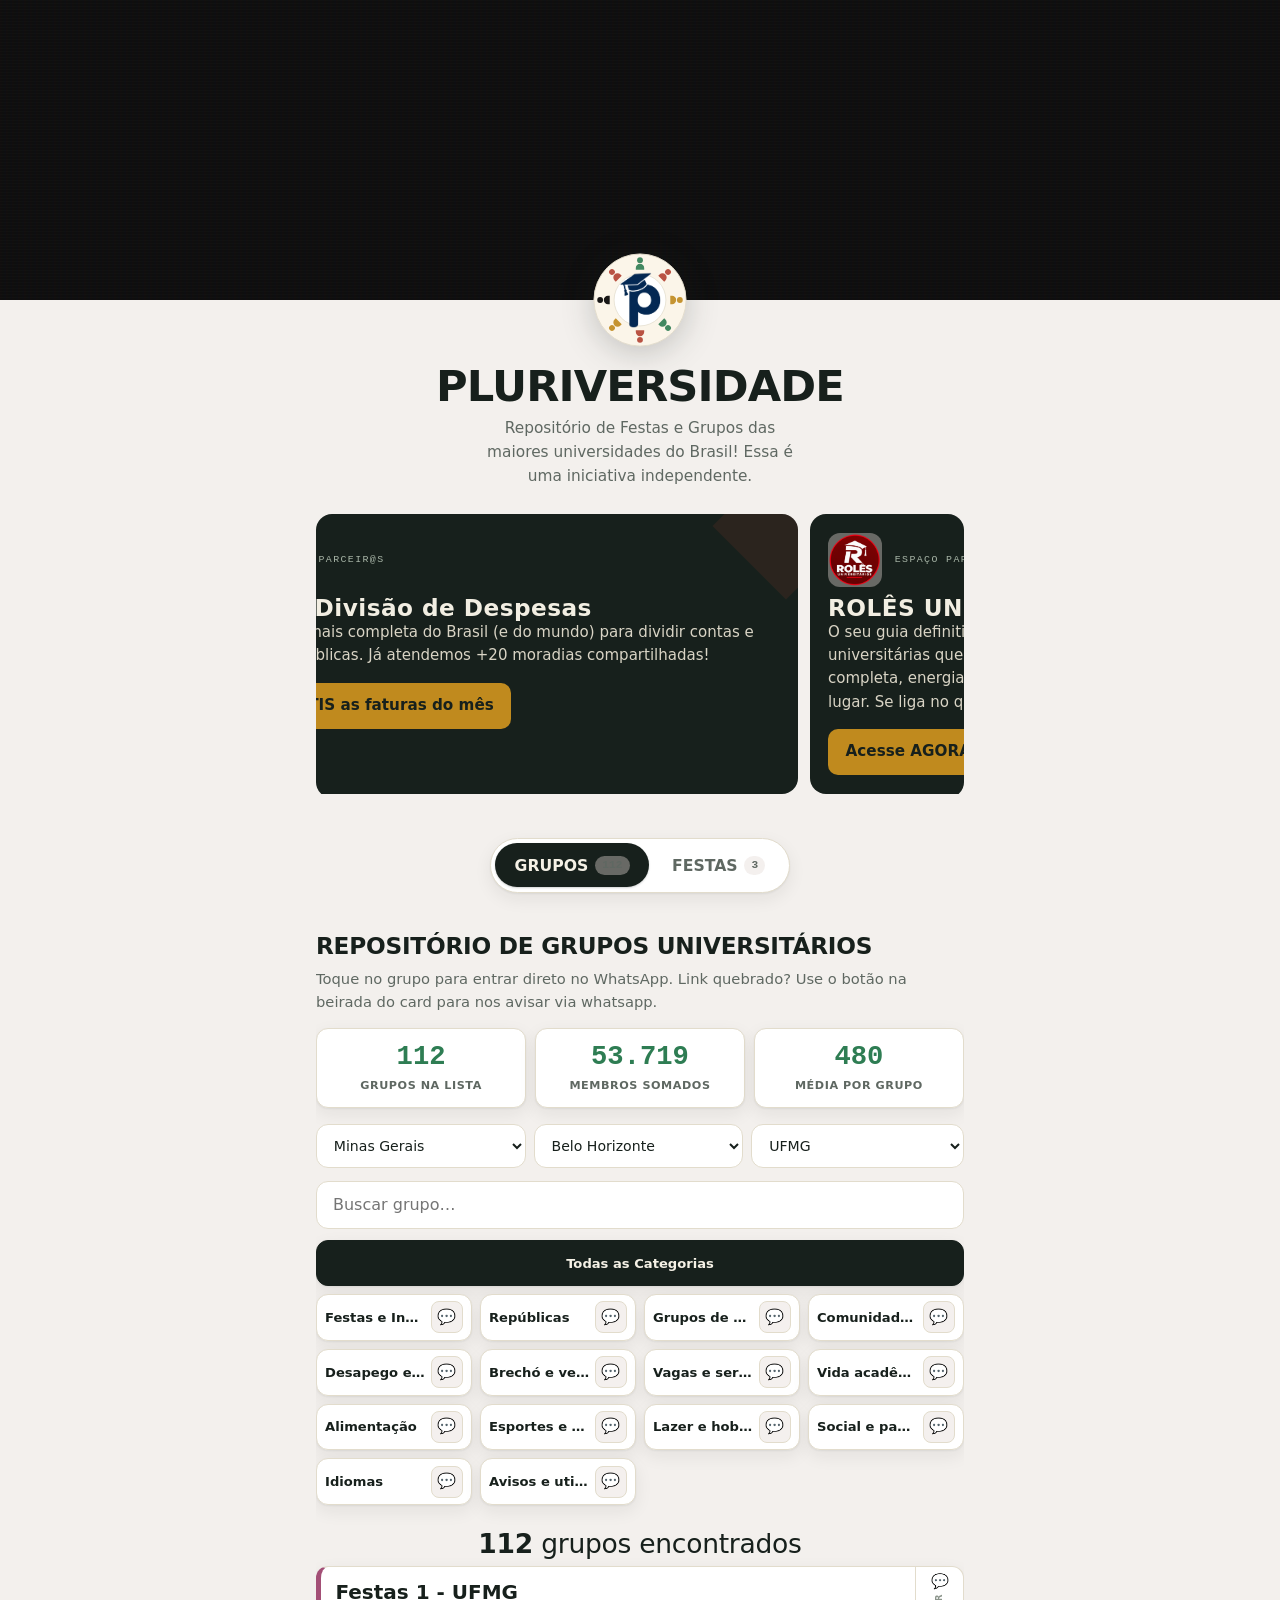
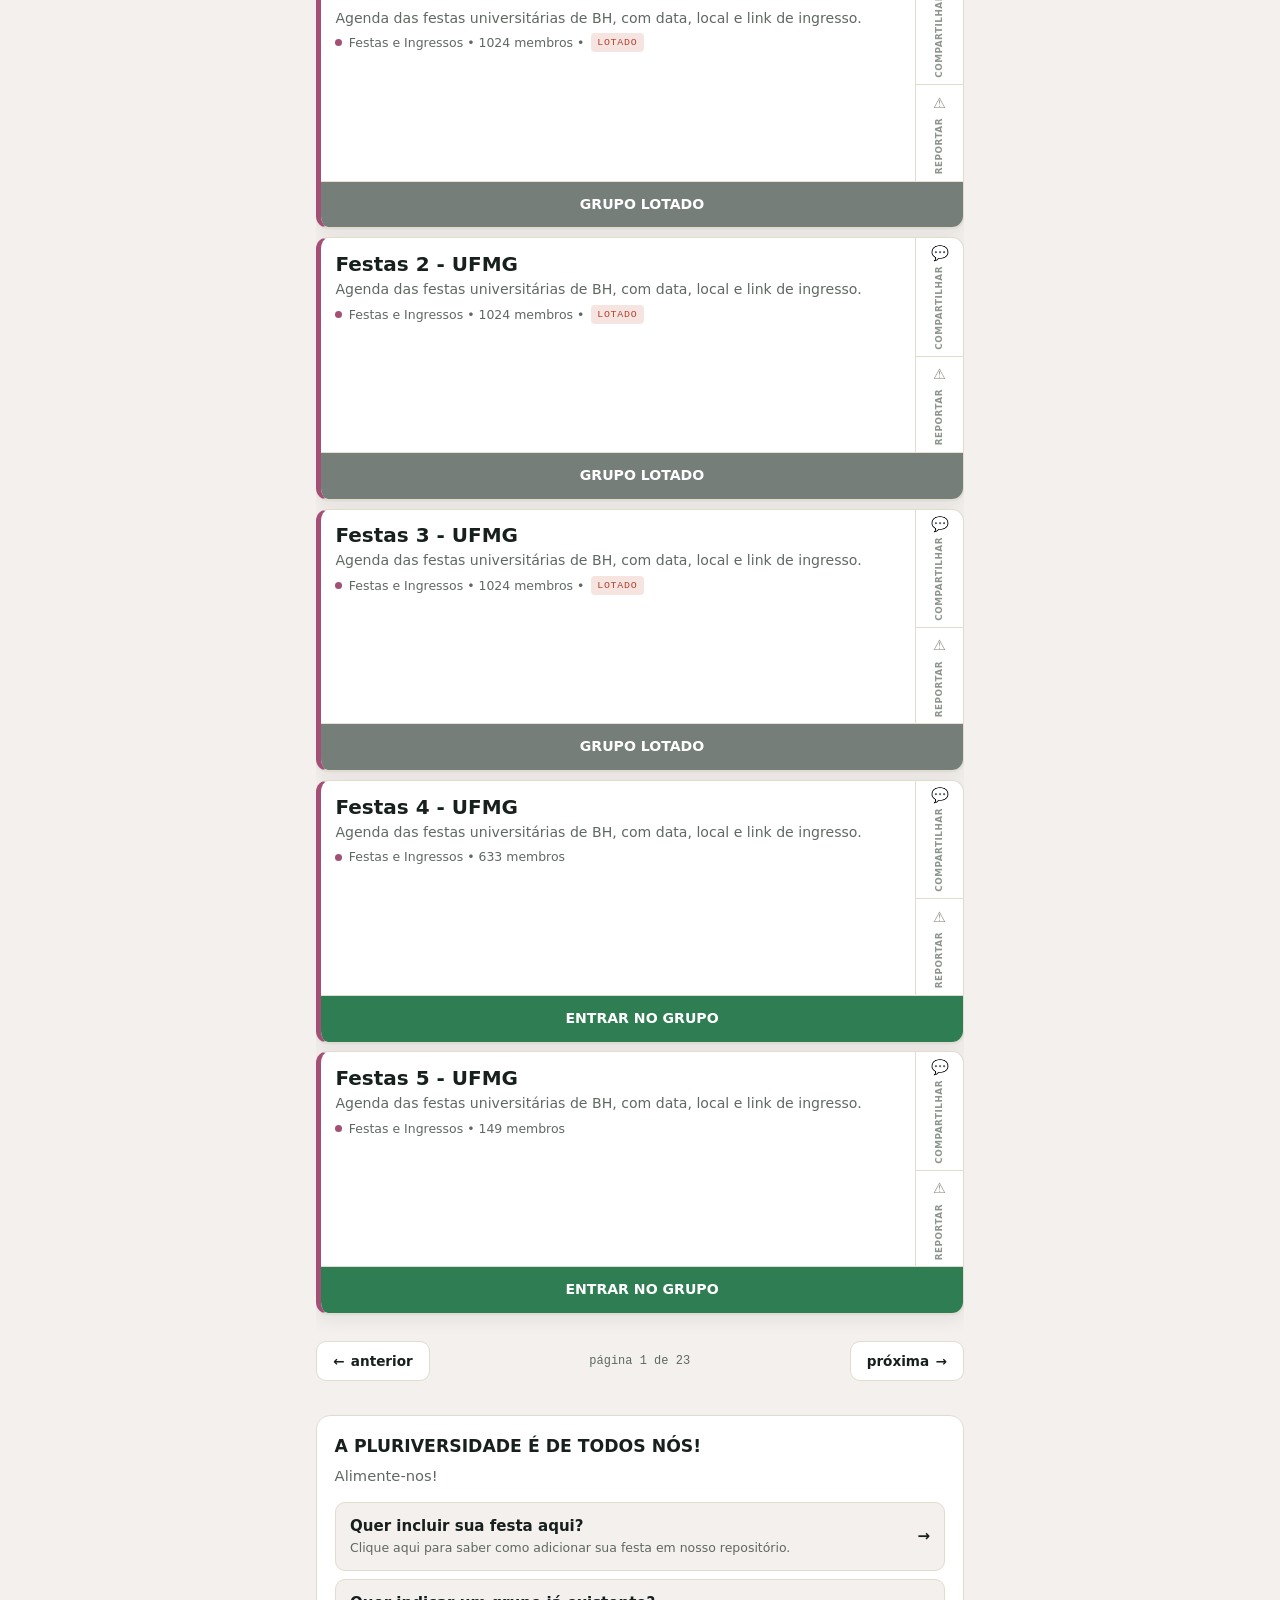
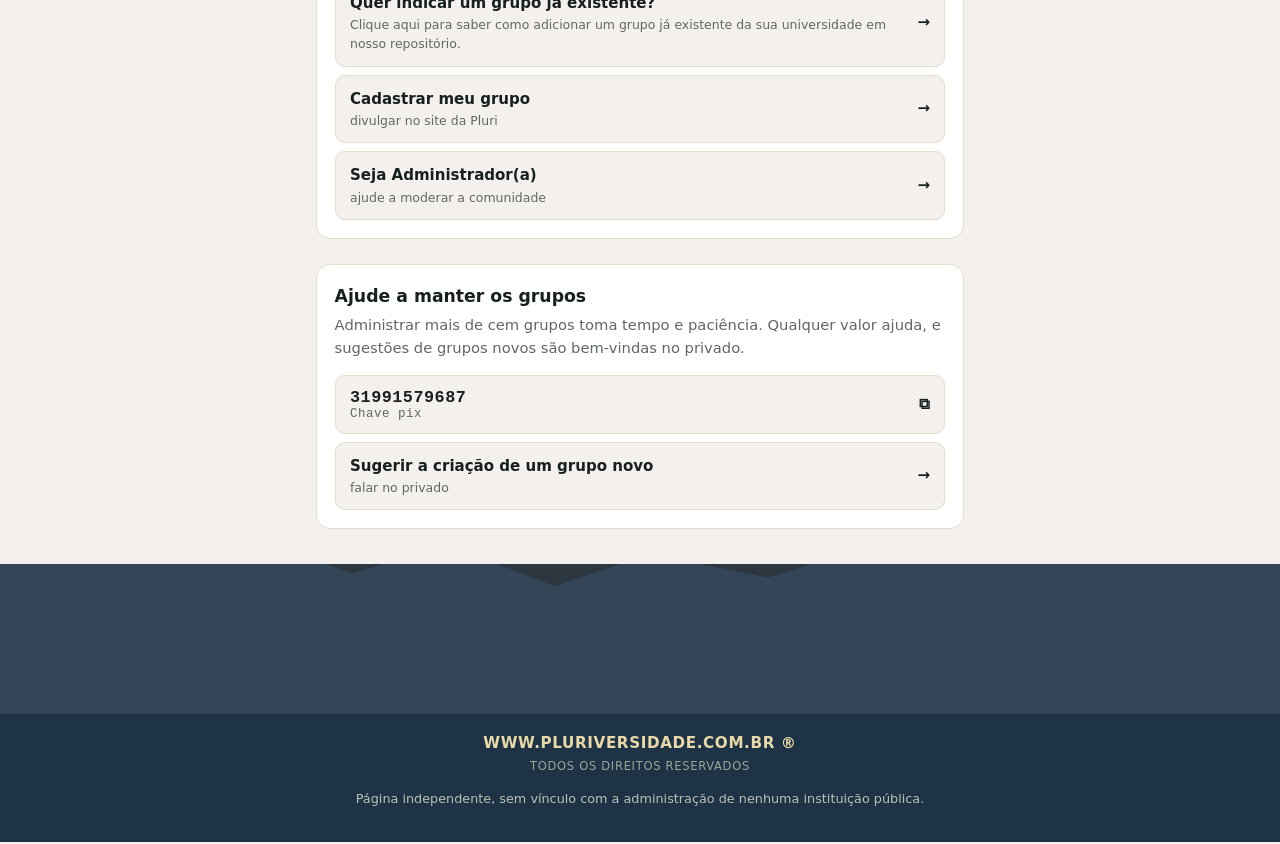
==== commit 0566e233: "ALTEREI quase todo os arquivos" ====
--- a/index.html
+++ b/index.html
@@ -248,6 +248,10 @@
   </svg>
 
   <div class="rodape__texto">
+    <p class="rodape__direitos">
+      <span class="rodape__marca">WWW.PLURIVERSIDADE.COM.BR ®</span>
+      <span class="rodape__subdireitos">TODOS OS DIREITOS RESERVADOS</span>
+    </p>
     <p class="rodape__isencao" data-texto="rodapeIsencao">
       Página independente, mantida pela comunidade.
     </p>
--- a/css/estilo.css
+++ b/css/estilo.css
@@ -534,11 +534,12 @@
 .contagem {
   margin: 1.2rem 0 .4rem;
   font-family: var(--sans);
-  font-size: 2.22rem;
+  font-size: 1.66rem;
   font-weight: 500;
   letter-spacing: -.01em;
   color: var(--tinta);
   line-height: 1.2;
+  text-align: center;
 }
 
 .contagem strong {
@@ -848,6 +849,27 @@
 
 .rodape__texto p { margin: 0 0 .5rem; }
 
+.rodape__direitos {
+  display: flex;
+  flex-direction: column;
+  align-items: center;
+  gap: .2rem;
+  margin-bottom: .8rem !important;
+}
+
+.rodape__marca {
+  font-weight: 700;
+  font-size: .95rem;
+  color: #E8D9A8;
+  letter-spacing: .04em;
+}
+
+.rodape__subdireitos {
+  font-size: .72rem;
+  color: #9AA697;
+  letter-spacing: .06em;
+}
+
 .rodape__texto a {
   color: #E8D9A8;
   display: inline-block;
@@ -1105,20 +1127,18 @@
 
 .festa__mini-container {
   flex: 0 0 74px;
-  height: 88px;
-  border-radius: 8px;
+  width: 74px;
+  align-self: stretch;
   overflow: hidden;
   position: relative;
   cursor: pointer;
   background: #000;
-  border: 1px solid var(--regua);
-  transition: transform .2s ease, box-shadow .2s ease;
-  align-self: flex-start;
+  border-left: 1px solid var(--regua);
+  transition: opacity .2s ease;
 }
 
 .festa__mini-container:hover {
-  transform: scale(1.03);
-  box-shadow: var(--sombra);
+  opacity: .9;
 }
 
 .festa__mini-media {
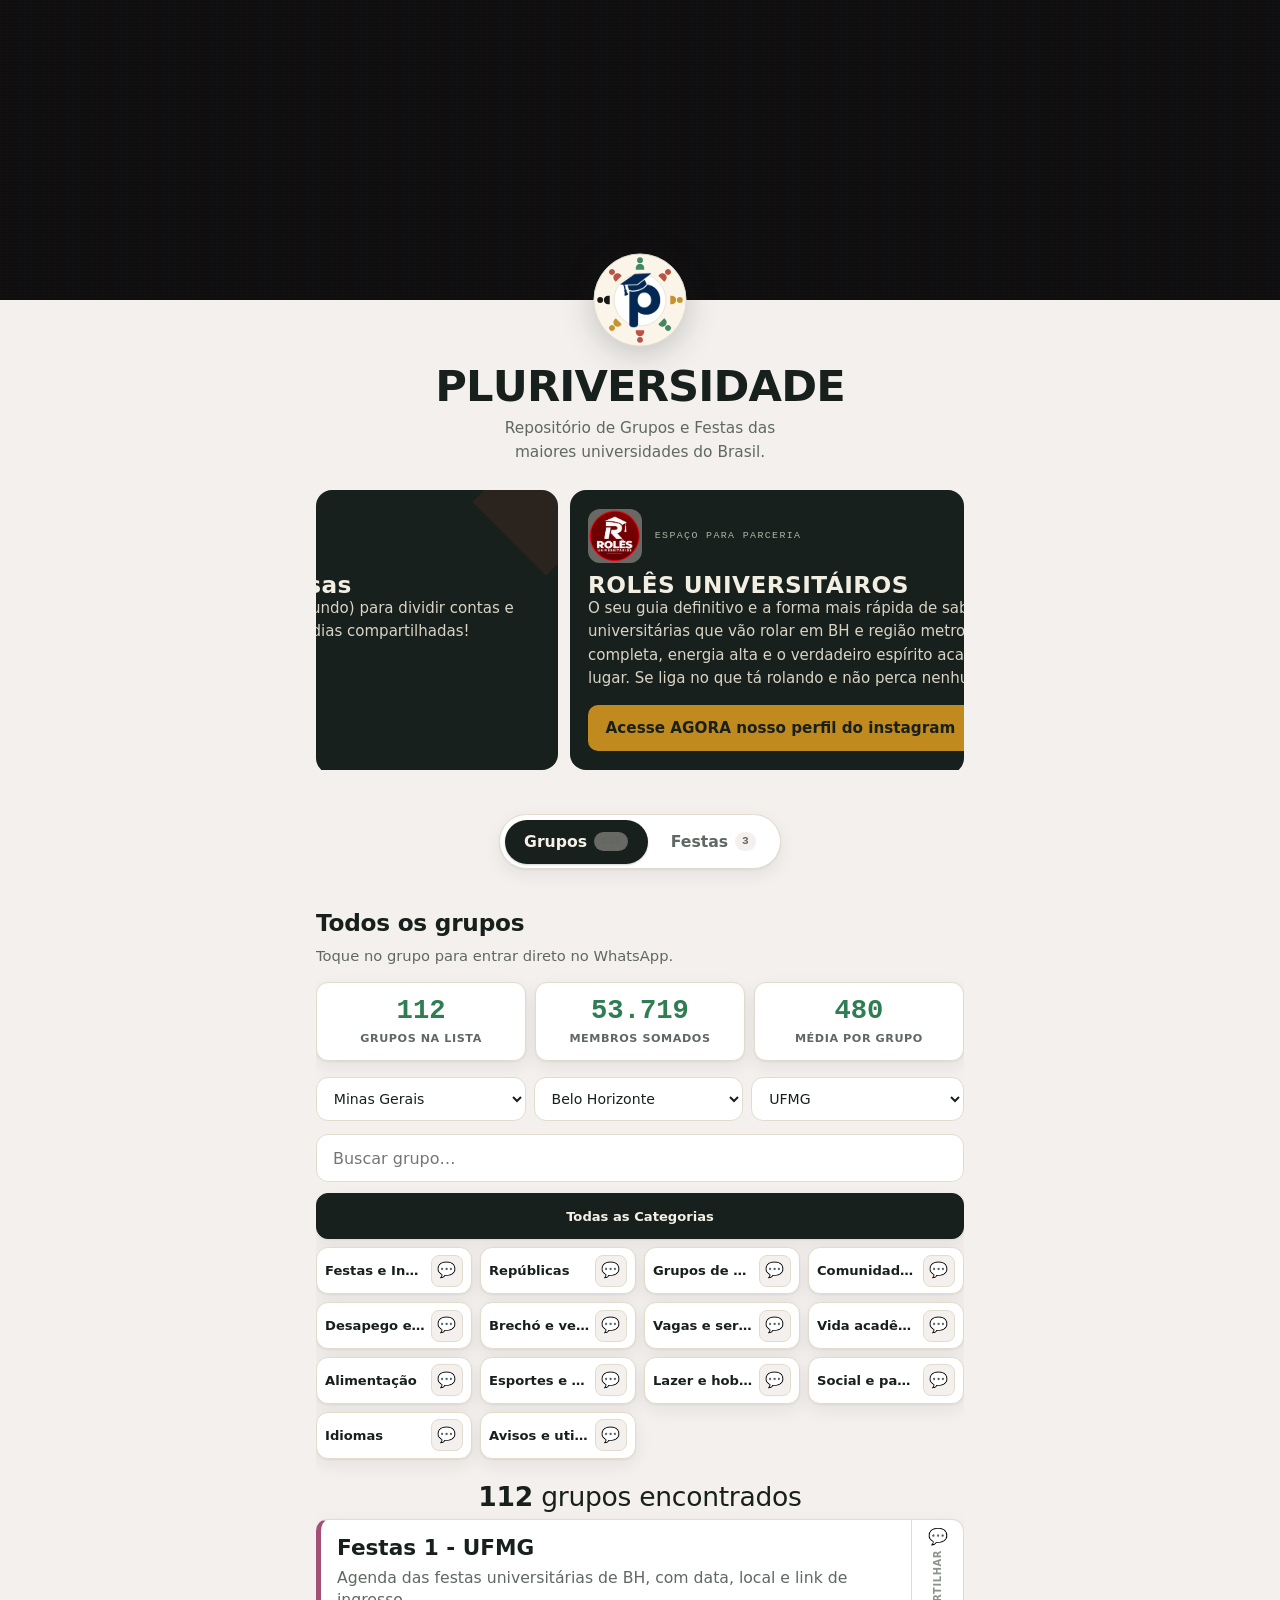
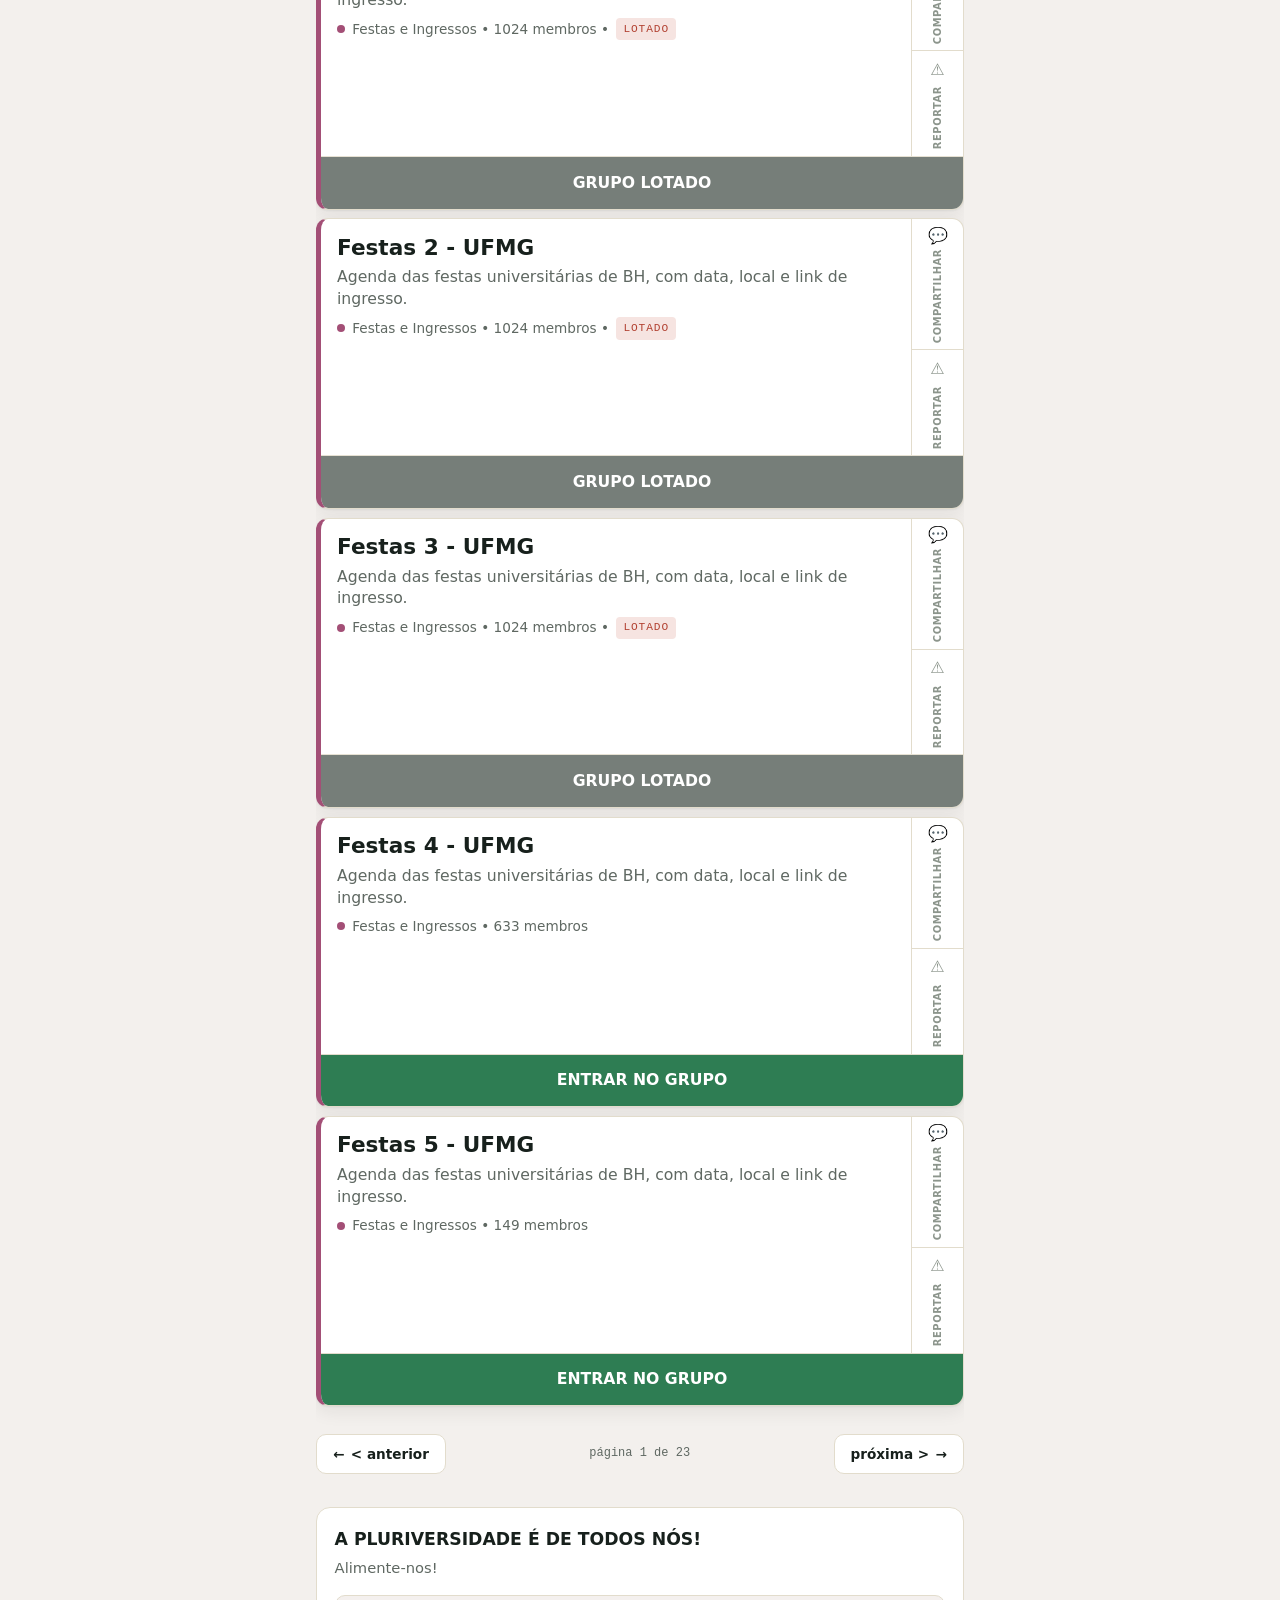
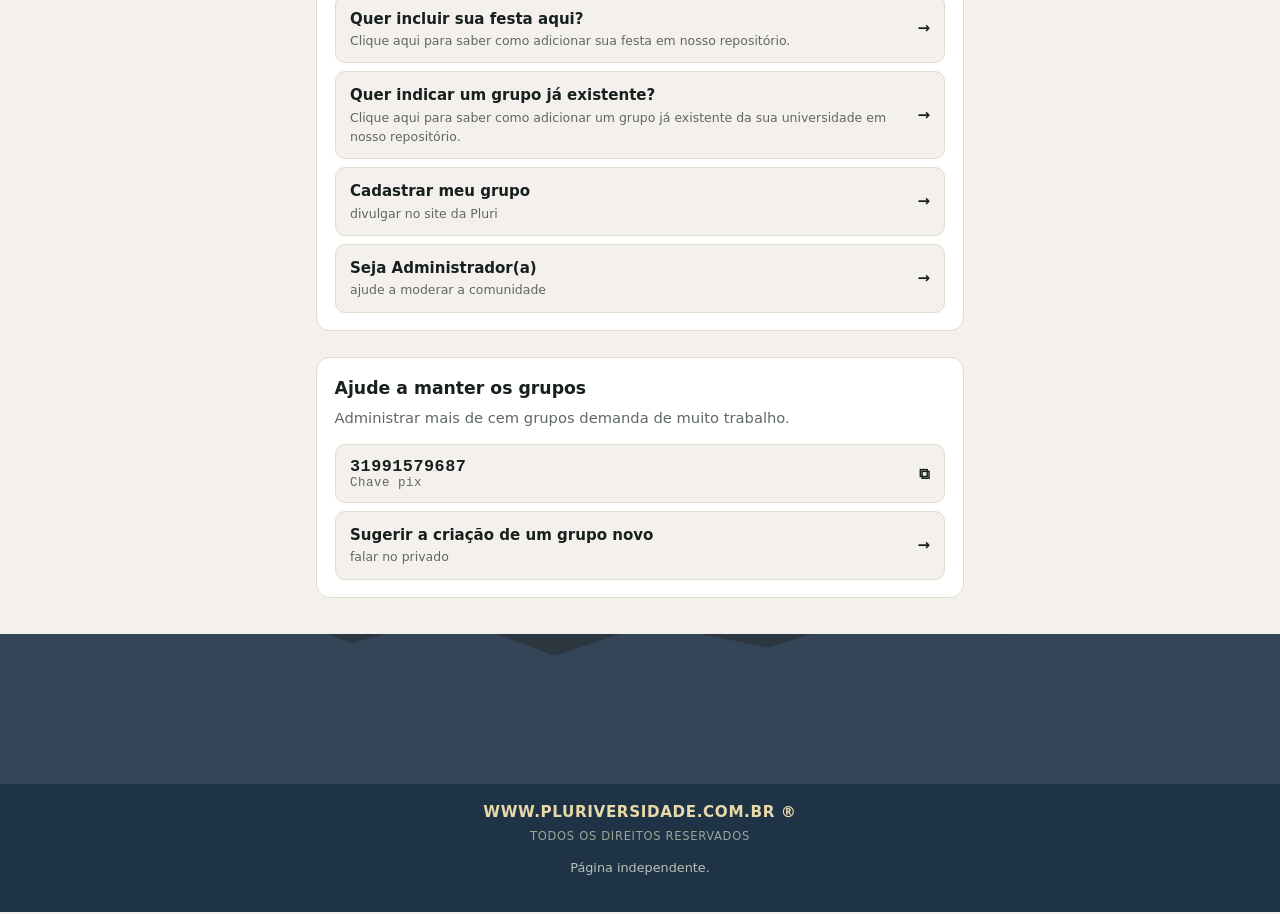
==== commit 6b8061a3: "ALTEREI quase todo os arquivos" ====
--- a/index.html
+++ b/index.html
@@ -3,14 +3,14 @@
 <head>
 <meta charset="utf-8">
 <meta name="viewport" content="width=device-width, initial-scale=1, viewport-fit=cover">
-<title>Pluriversidade — grupos de WhatsApp e festas universitárias</title>
-<meta name="description" content="Lista atualizada dos grupos de WhatsApp da comunidade UFMG e a agenda das festas universitárias de Belo Horizonte.">
+<title id="meta-titulo-pagina">Pluriversidade — grupos de WhatsApp e festas universitárias</title>
+<meta name="description" id="meta-desc-pagina" content="Lista atualizada dos grupos de WhatsApp da comunidade UFMG e a agenda das festas universitárias de Belo Horizonte.">
 <meta name="theme-color" content="#1F3347">
-<meta property="og:title" content="PLURIVERSIDADE.COM.BR">
-<meta property="og:description" content="Repositório de Grupos e Festas das maiores universidades do Brasil!">
+<meta property="og:title" id="og-titulo" content="PLURIVERSIDADE.COM.BR">
+<meta property="og:description" id="og-desc" content="Repositório de Grupos e Festas das maiores universidades do Brasil!">
 <meta property="og:type" content="website">
-<meta property="og:image" content="https://pluriversidade.github.io/pluri/img/flyer-pluri-site.jpg">
-<meta property="og:image:secure_url" content="https://pluriversidade.github.io/pluri/img/flyer-pluri-site.jpg">
+<meta property="og:image" id="og-imagem" content="https://pluriversidade.github.io/pluri/img/flyer-pluri-site.jpg">
+<meta property="og:image:secure_url" id="og-imagem-secure" content="https://pluriversidade.github.io/pluri/img/flyer-pluri-site.jpg">
 <meta property="og:image:type" content="image/jpeg">
 <meta property="og:image:width" content="1200">
 <meta property="og:image:height" content="630">
@@ -23,7 +23,7 @@
 <body>
 
 <!-- ================================================================ capa -->
-<header class="capa">
+<header class="capa" id="topo-site">
   <div class="topo-video-container">
     <video class="topo-video" src="https://pluriversidade.github.io/pluri/img/video-topo-site.mp4" autoplay muted loop playsinline></video>
     <div class="efeito-tv" aria-hidden="true"></div>
@@ -64,6 +64,8 @@
   <div class="diagnostico" id="diagnostico" hidden></div>
 </div>
 
+<!-- ================================================================ CONTEÚDO PRINCIPAL (GERAL) -->
+<div id="conteudo-geral">
 <main class="miolo">
 
   <!-- parceiros -->
@@ -240,6 +242,19 @@
   </section>
 
 </main>
+</div>
+
+<!-- ================================================================ CONTEÚDO DETALHE DA FESTA -->
+<div id="conteudo-detalhe-festa" hidden>
+  <main class="miolo" style="padding-top: 1rem; padding-bottom: 2rem;">
+    <div style="margin-bottom: 1rem;">
+      <a href="#" id="btn-voltar-inicio" class="festa__link" style="display: inline-flex; width: auto; align-items: center; gap: 0.5rem; font-weight: 700;">
+        <span>←</span> Voltar para o início
+      </a>
+    </div>
+    <div id="detalhe-festa-container"></div>
+  </main>
+</div>
 
 <footer class="rodape">
   <svg class="cena" viewBox="0 0 1200 300" preserveAspectRatio="xMidYMin slice" aria-hidden="true" focusable="false">
--- a/css/estilo.css
+++ b/css/estilo.css
@@ -115,6 +115,26 @@
   font-weight: 800;
   letter-spacing: -.02em;
   line-height: 1.05;
+}
+
+/* Animação Ola de Torcida para o Titulo */
+.titulo .letra-ola {
+  display: inline-block;
+  animation: olaTorcida 2s ease-in-out infinite;
+  transform-origin: bottom center;
+}
+
+@keyframes olaTorcida {
+  0%, 100% {
+    transform: scale(1);
+  }
+  30% {
+    transform: scale(1.4);
+    color: var(--terracota);
+  }
+  60% {
+    transform: scale(1);
+  }
 }
 
 .subtitulo {
@@ -406,7 +426,6 @@
 
 /* ---------------------------------------------------- chips de categorias --- */
 
-/* Grade responsiva para organizar as categorias sem estouro */
 .chips {
   display: grid;
   grid-template-columns: repeat(auto-fit, minmax(130px, 1fr));
@@ -417,7 +436,6 @@
   box-sizing: border-box;
 }
 
-/* O primeiro botão ("Todas as Categorias") ocupa toda a largura */
 .chip-grupo--todas {
   grid-column: 1 / -1;
 }
@@ -583,7 +601,7 @@
   display: flex;
   flex-direction: column;
   justify-content: flex-start;
-  padding: .85rem 1rem .85rem .9rem;
+  padding: .95rem 1.1rem .95rem 1rem;
   text-decoration: none;
   color: inherit;
   min-height: 62px;
@@ -601,34 +619,34 @@
 
 .grupo__nome {
   display: block;
-  font-weight: 650;
-  font-size: 1.25rem;
+  font-weight: 750;
+  font-size: 1.35rem;
   line-height: 1.25;
   word-break: break-word;
 }
 
 .grupo__desc {
   display: block;
-  margin-top: .2rem;
-  font-size: .88rem;
-  color: var(--tinta-fraca);
-  line-height: 1.35;
+  margin-top: .3rem;
+  font-size: .98rem;
+  color: var(--tinta-fraca);
+  line-height: 1.4;
   word-break: break-word;
 }
 
 .grupo__meta {
-  margin-top: .35rem;
-  font-size: .78rem;
-  color: var(--tinta-fraca);
-  display: flex;
-  align-items: center;
-  gap: .4rem;
+  margin-top: .45rem;
+  font-size: .85rem;
+  color: var(--tinta-fraca);
+  display: flex;
+  align-items: center;
+  gap: .45rem;
   flex-wrap: wrap;
 }
 
 .ponto {
-  width: 7px;
-  height: 7px;
+  width: 8px;
+  height: 8px;
   border-radius: 50%;
   background: var(--cor, var(--verde));
   flex: 0 0 auto;
@@ -637,23 +655,23 @@
 .grupo__etiqueta-admin {
   display: inline-block;
   font-family: var(--mono);
-  font-size: .62rem;
+  font-size: .7rem;
+  letter-spacing: .08em;
+  text-transform: uppercase;
+  padding: .18rem .5rem;
+  border-radius: 4px;
+  background: rgba(46, 125, 83, .15);
+  color: var(--verde);
+  white-space: nowrap;
+}
+
+.etiqueta {
+  font-family: var(--mono);
+  font-size: .7rem;
   letter-spacing: .08em;
   text-transform: uppercase;
   padding: .15rem .45rem;
   border-radius: 4px;
-  background: rgba(46, 125, 83, .15);
-  color: var(--verde);
-  white-space: nowrap;
-}
-
-.etiqueta {
-  font-family: var(--mono);
-  font-size: .62rem;
-  letter-spacing: .08em;
-  text-transform: uppercase;
-  padding: .12rem .4rem;
-  border-radius: 4px;
 }
 
 .etiqueta--lotado { background: #F6E4E1; color: var(--terracota); }
@@ -664,15 +682,14 @@
   display: flex;
   flex-direction: column;
   border-left: 1px solid var(--regua);
-  width: 48px;
-}
-
-/* Estilo do texto na vertical nos botões de ação na extrema direita dos cards */
+  width: 52px;
+}
+
 .texto-vertical {
   writing-mode: vertical-rl;
   transform: rotate(180deg);
   font-family: var(--sans);
-  font-size: .55rem;
+  font-size: .62rem;
   font-weight: 700;
   letter-spacing: .06em;
   text-transform: uppercase;
@@ -696,7 +713,7 @@
   border: none;
   cursor: pointer;
   padding: .4rem .1rem;
-  font-size: .9rem;
+  font-size: 1rem;
   transition: background-color .2s ease, color .2s ease;
 }
 
@@ -726,17 +743,16 @@
   color: var(--terracota);
 }
 
-/* Botão do WhatsApp no final do Card */
 .grupo__btn-entrar {
   display: flex;
   align-items: center;
   justify-content: center;
   width: 100%;
-  padding: .75rem 1rem;
+  padding: .85rem 1rem;
   background: var(--verde);
   color: #FFFFFF;
-  font-weight: 700;
-  font-size: .88rem;
+  font-weight: 750;
+  font-size: .98rem;
   text-decoration: none;
   text-align: center;
   border-top: 1px solid var(--regua);
@@ -1132,7 +1148,7 @@
   overflow: hidden;
   position: relative;
   cursor: pointer;
-  background: #000;
+  background: #111;
   border-left: 1px solid var(--regua);
   transition: opacity .2s ease;
 }
@@ -1153,16 +1169,18 @@
   top: 50%;
   left: 50%;
   transform: translate(-50%, -50%);
-  background: rgba(0, 0, 0, 0.6);
+  background: rgba(0, 0, 0, 0.65);
   color: #fff;
-  font-size: .8rem;
-  width: 26px;
-  height: 26px;
+  font-size: .85rem;
+  width: 28px;
+  height: 28px;
   border-radius: 50%;
   display: flex;
   align-items: center;
   justify-content: center;
   pointer-events: none;
+  z-index: 2;
+  box-shadow: 0 2px 6px rgba(0,0,0,0.4);
 }
 
 /* Modal de Visualização em Tela Cheia */
@@ -1365,4 +1383,24 @@
 
 .modal-comissario__btn-form:hover {
   opacity: .9;
+}
+
+/* Estilos adicionais para a página detalhada da festa */
+.festa-detalhe-card {
+  background: var(--papel);
+  border: 1px solid var(--regua);
+  border-left: 6px solid var(--cor, var(--terracota));
+  border-radius: 14px;
+  padding: 1.5rem;
+  box-shadow: var(--sombra);
+}
+
+.festa-detalhe-midia {
+  width: 100%;
+  max-height: 450px;
+  border-radius: 10px;
+  object-fit: cover;
+  background: #111;
+  margin: 1rem 0;
+  cursor: pointer;
 }
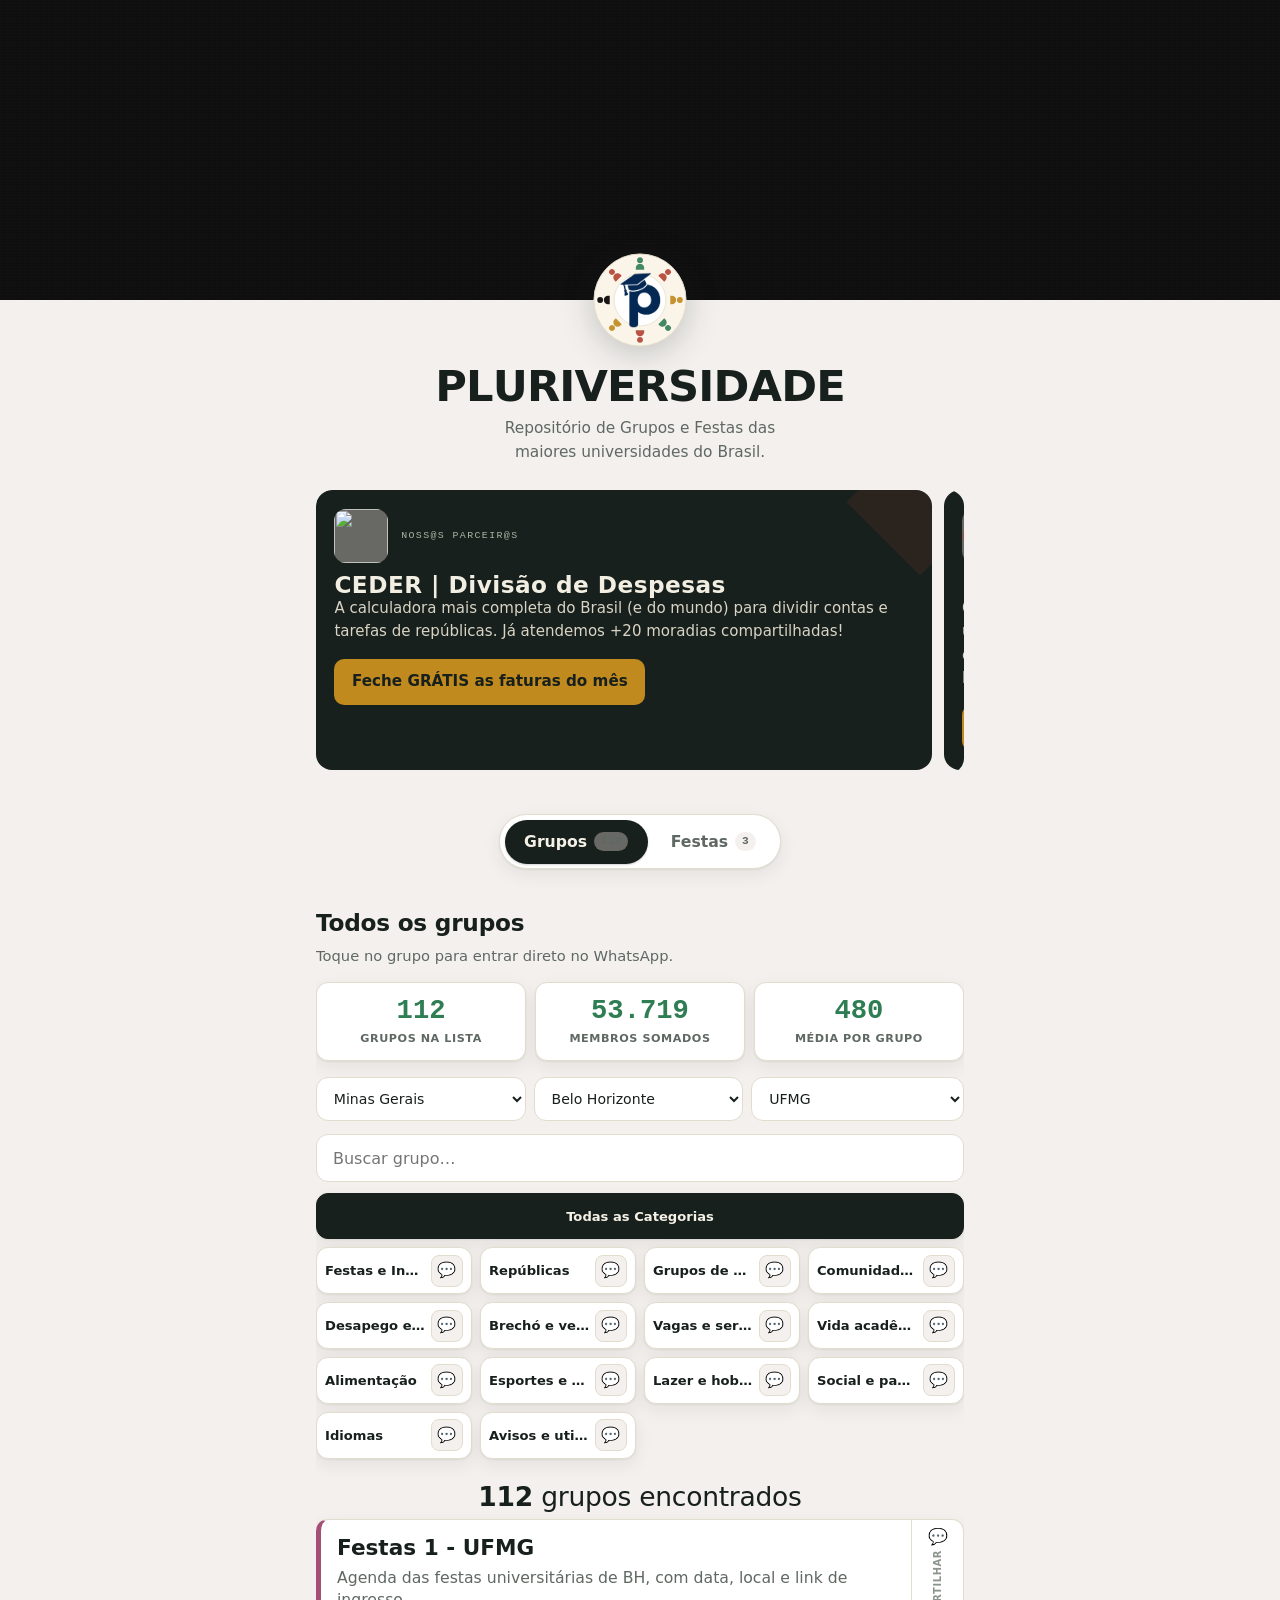
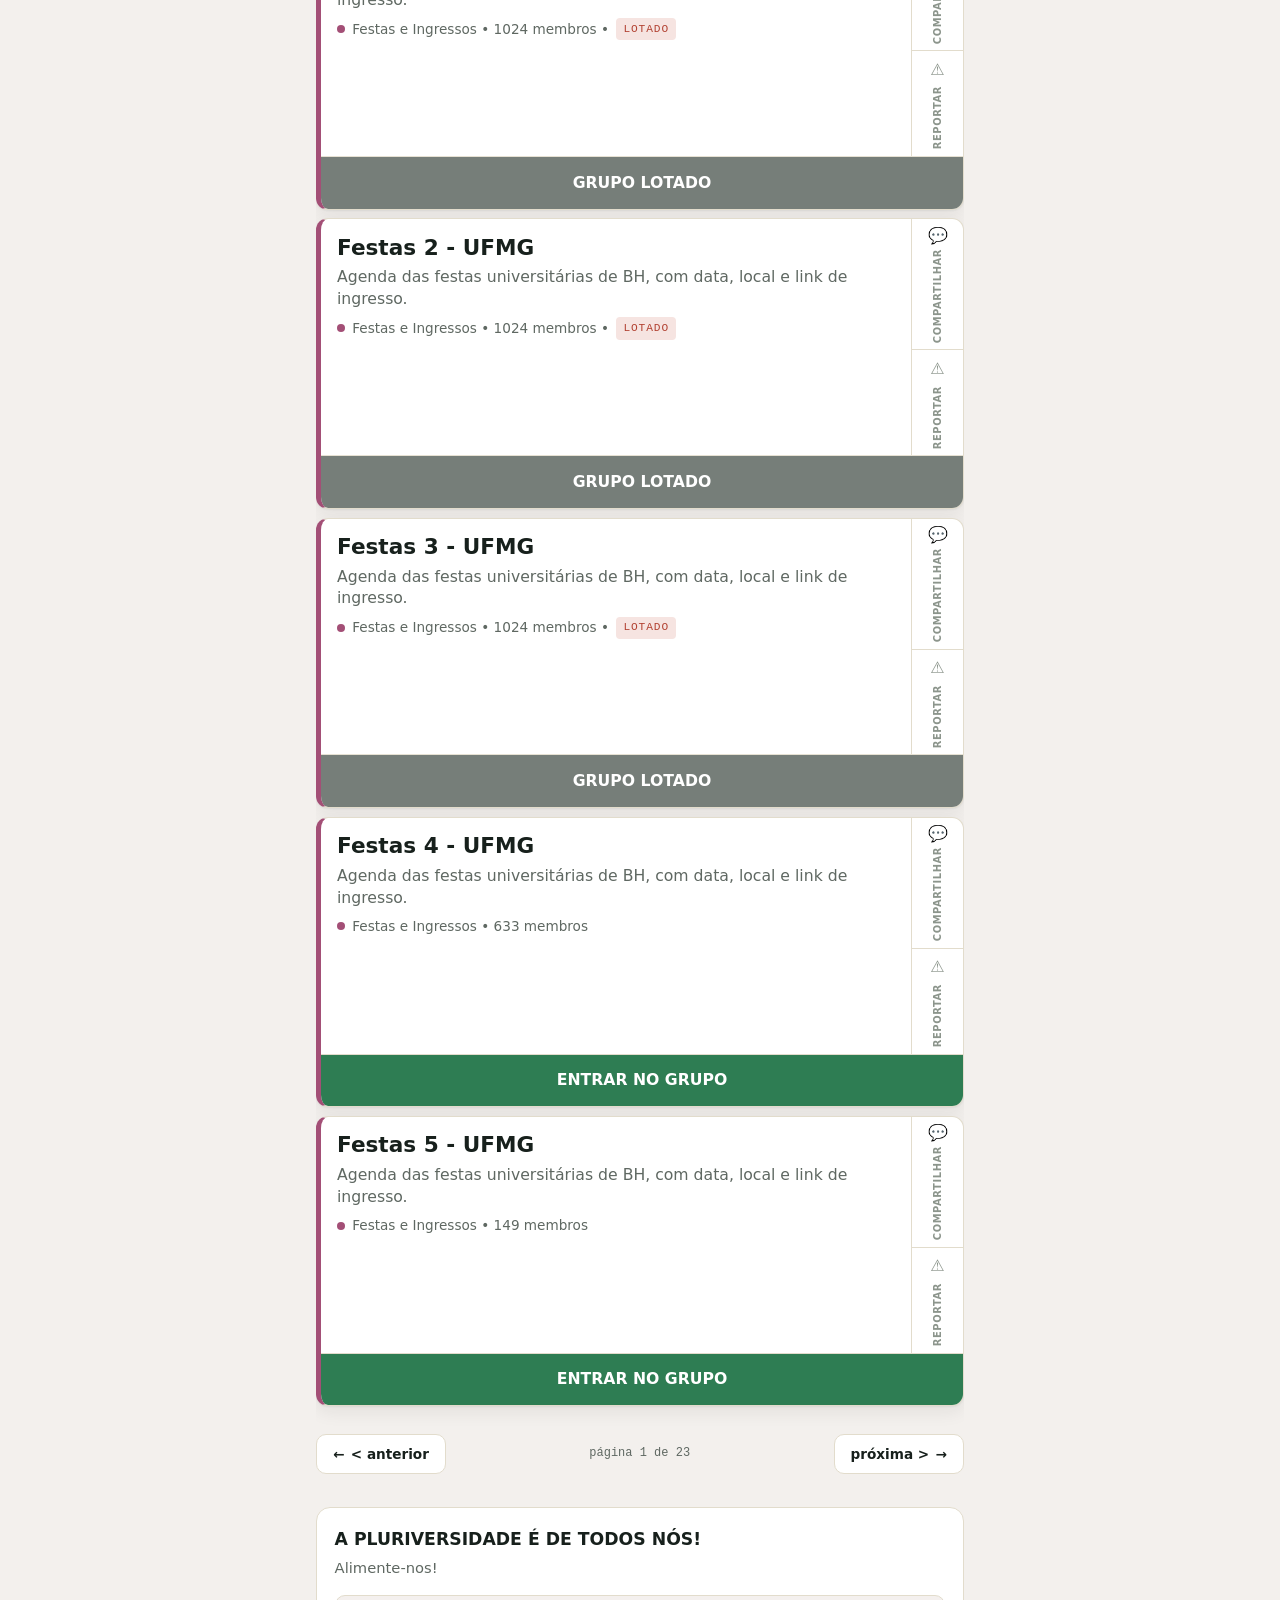
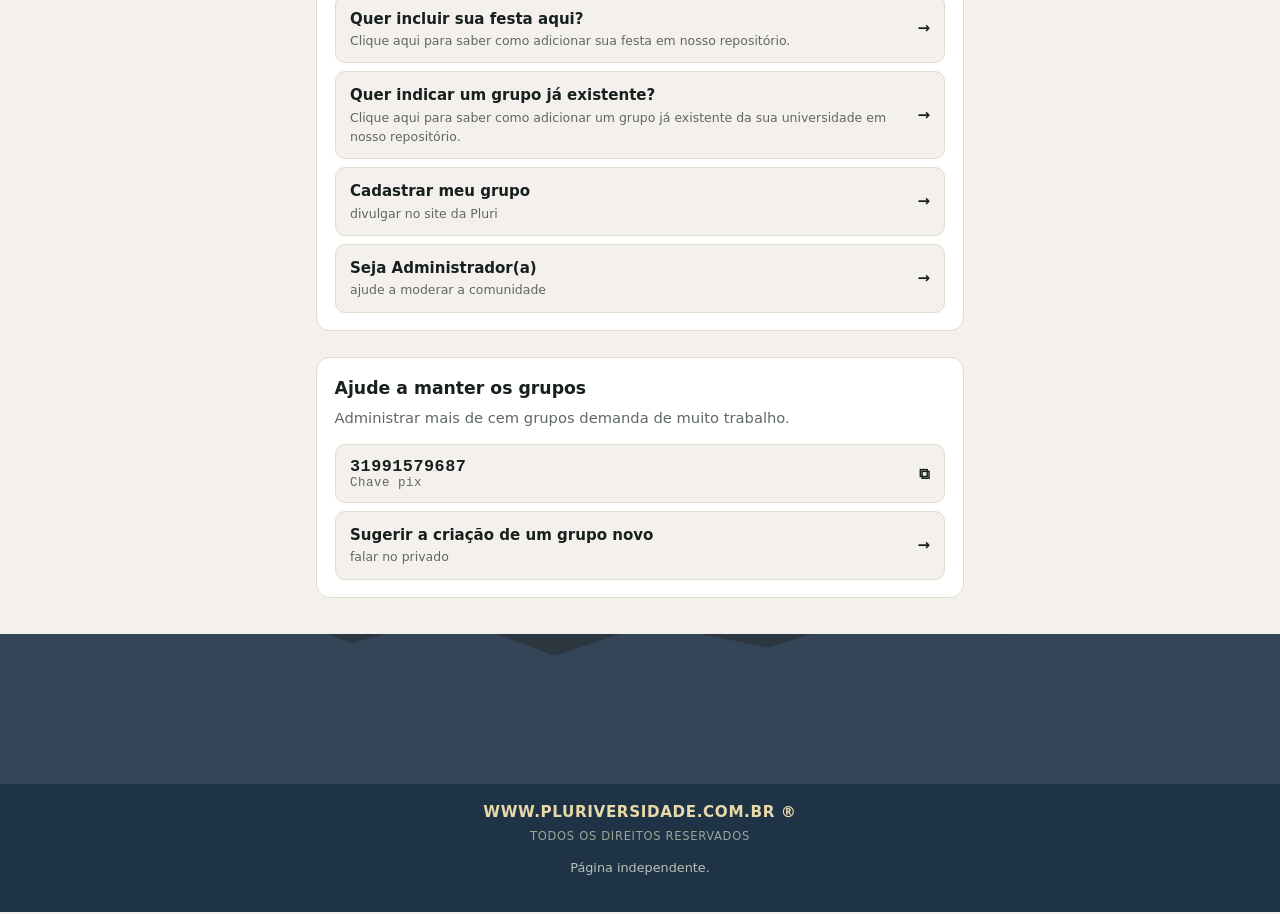
==== commit 7a2778cc: "ALTEREI quase todo os arquivos" ====
--- a/index.html
+++ b/index.html
@@ -3,14 +3,14 @@
 <head>
 <meta charset="utf-8">
 <meta name="viewport" content="width=device-width, initial-scale=1, viewport-fit=cover">
-<title id="meta-titulo-pagina">Pluriversidade — grupos de WhatsApp e festas universitárias</title>
-<meta name="description" id="meta-desc-pagina" content="Lista atualizada dos grupos de WhatsApp da comunidade UFMG e a agenda das festas universitárias de Belo Horizonte.">
+<title>Pluriversidade — grupos de WhatsApp e festas universitárias</title>
+<meta name="description" content="Lista atualizada dos grupos de WhatsApp da comunidade UFMG e a agenda das festas universitárias de Belo Horizonte.">
 <meta name="theme-color" content="#1F3347">
-<meta property="og:title" id="og-titulo" content="PLURIVERSIDADE.COM.BR">
-<meta property="og:description" id="og-desc" content="Repositório de Grupos e Festas das maiores universidades do Brasil!">
+<meta property="og:title" content="PLURIVERSIDADE.COM.BR">
+<meta property="og:description" content="Repositório de Grupos e Festas das maiores universidades do Brasil!">
 <meta property="og:type" content="website">
-<meta property="og:image" id="og-imagem" content="https://pluriversidade.github.io/pluri/img/flyer-pluri-site.jpg">
-<meta property="og:image:secure_url" id="og-imagem-secure" content="https://pluriversidade.github.io/pluri/img/flyer-pluri-site.jpg">
+<meta property="og:image" content="https://pluriversidade.github.io/pluri/img/flyer-pluri-site.jpg">
+<meta property="og:image:secure_url" content="https://pluriversidade.github.io/pluri/img/flyer-pluri-site.jpg">
 <meta property="og:image:type" content="image/jpeg">
 <meta property="og:image:width" content="1200">
 <meta property="og:image:height" content="630">
@@ -23,7 +23,7 @@
 <body>
 
 <!-- ================================================================ capa -->
-<header class="capa" id="topo-site">
+<header class="capa">
   <div class="topo-video-container">
     <video class="topo-video" src="https://pluriversidade.github.io/pluri/img/video-topo-site.mp4" autoplay muted loop playsinline></video>
     <div class="efeito-tv" aria-hidden="true"></div>
@@ -64,8 +64,6 @@
   <div class="diagnostico" id="diagnostico" hidden></div>
 </div>
 
-<!-- ================================================================ CONTEÚDO PRINCIPAL (GERAL) -->
-<div id="conteudo-geral">
 <main class="miolo">
 
   <!-- parceiros -->
@@ -242,19 +240,6 @@
   </section>
 
 </main>
-</div>
-
-<!-- ================================================================ CONTEÚDO DETALHE DA FESTA -->
-<div id="conteudo-detalhe-festa" hidden>
-  <main class="miolo" style="padding-top: 1rem; padding-bottom: 2rem;">
-    <div style="margin-bottom: 1rem;">
-      <a href="#" id="btn-voltar-inicio" class="festa__link" style="display: inline-flex; width: auto; align-items: center; gap: 0.5rem; font-weight: 700;">
-        <span>←</span> Voltar para o início
-      </a>
-    </div>
-    <div id="detalhe-festa-container"></div>
-  </main>
-</div>
 
 <footer class="rodape">
   <svg class="cena" viewBox="0 0 1200 300" preserveAspectRatio="xMidYMin slice" aria-hidden="true" focusable="false">
--- a/css/estilo.css
+++ b/css/estilo.css
@@ -1383,24 +1383,4 @@
 
 .modal-comissario__btn-form:hover {
   opacity: .9;
-}
-
-/* Estilos adicionais para a página detalhada da festa */
-.festa-detalhe-card {
-  background: var(--papel);
-  border: 1px solid var(--regua);
-  border-left: 6px solid var(--cor, var(--terracota));
-  border-radius: 14px;
-  padding: 1.5rem;
-  box-shadow: var(--sombra);
-}
-
-.festa-detalhe-midia {
-  width: 100%;
-  max-height: 450px;
-  border-radius: 10px;
-  object-fit: cover;
-  background: #111;
-  margin: 1rem 0;
-  cursor: pointer;
 }
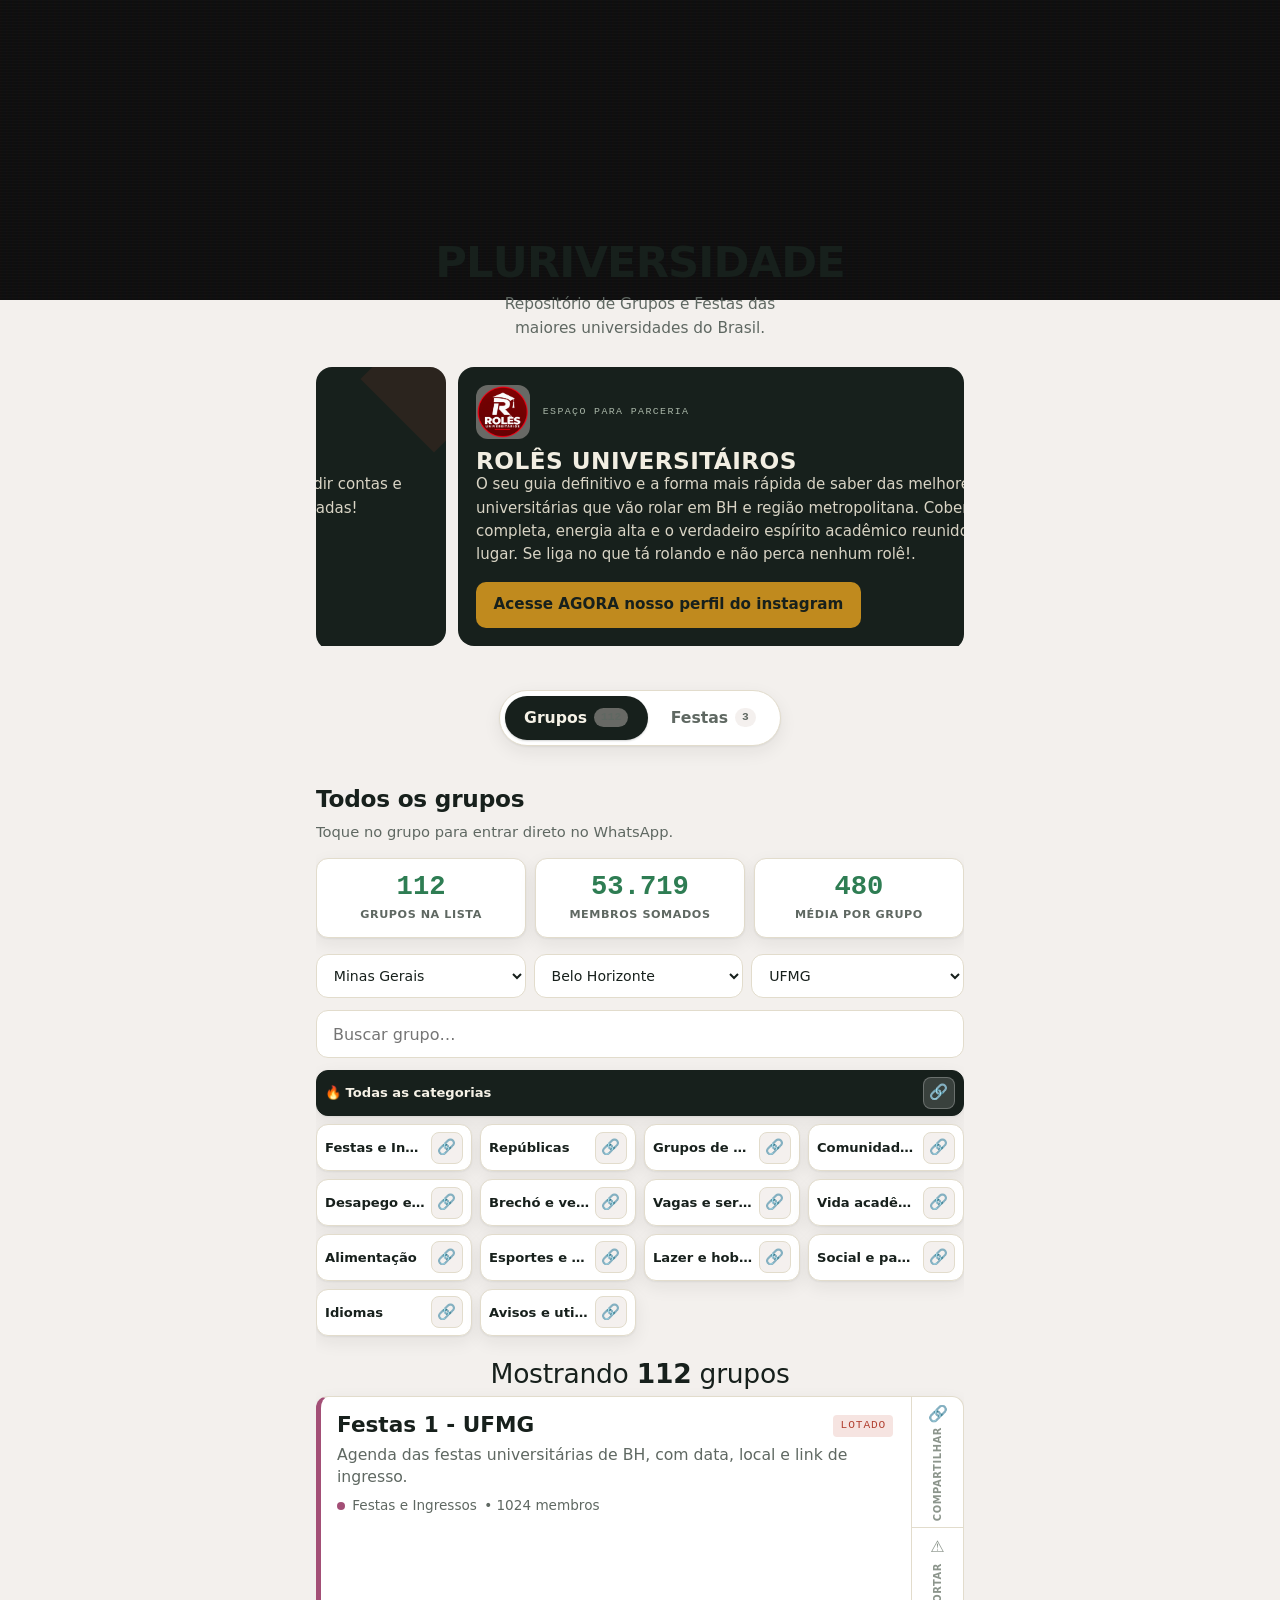
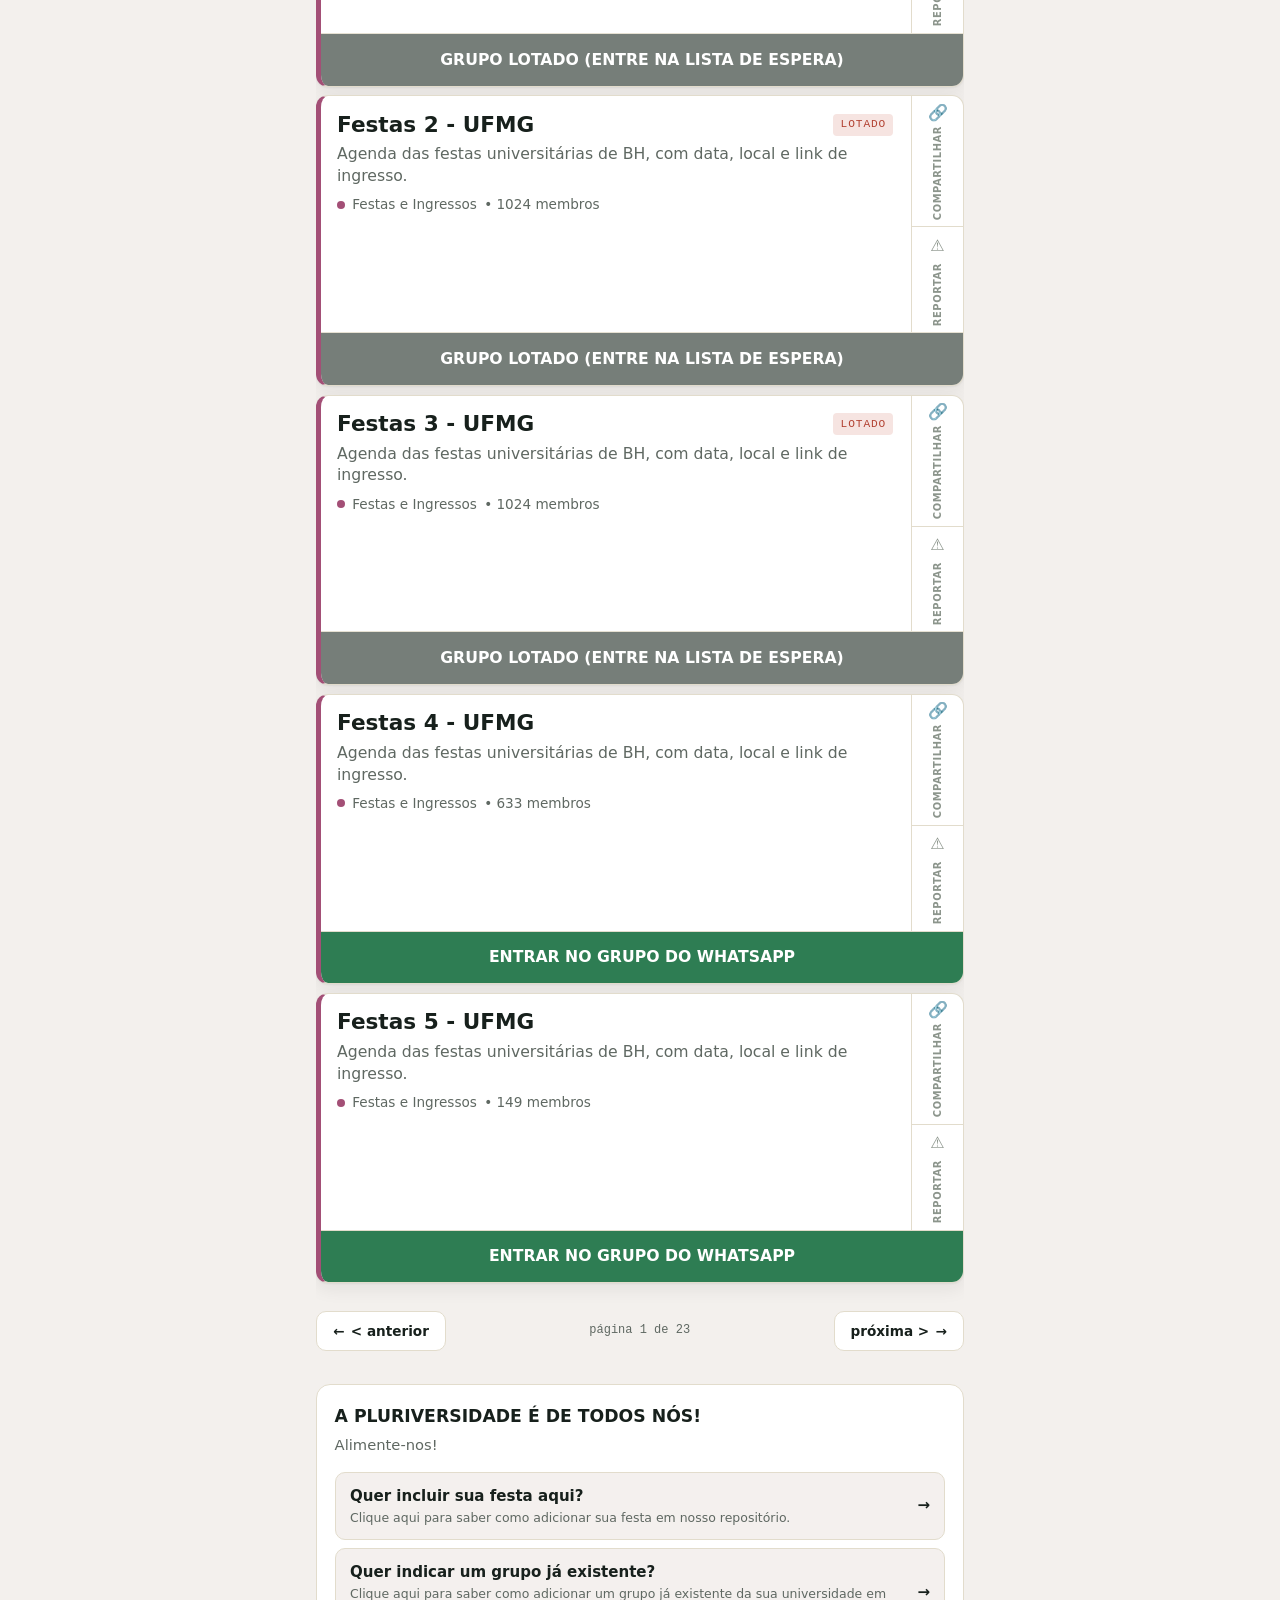
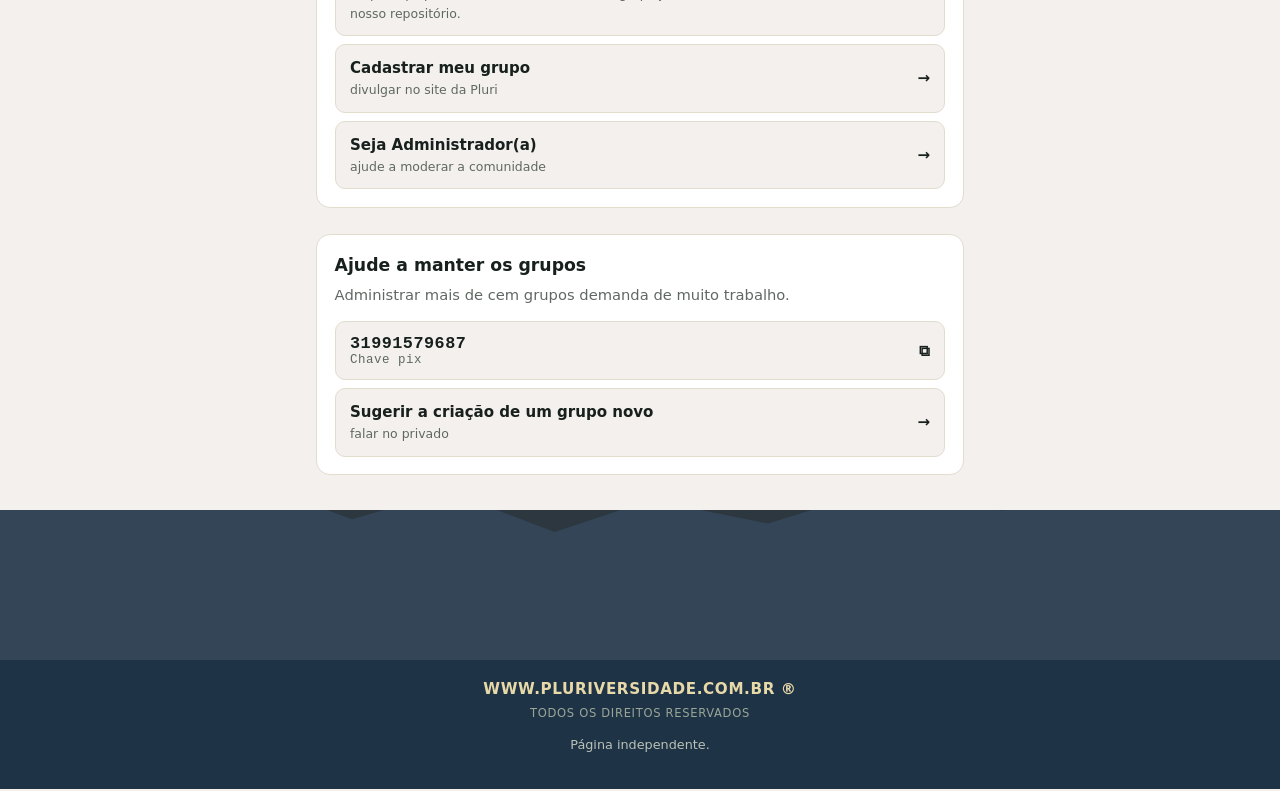
==== commit fbe7f906: "ALTEREI quase todo os arquivos" ====
--- a/index.html
+++ b/index.html
@@ -3,7 +3,7 @@
 <head>
 <meta charset="utf-8">
 <meta name="viewport" content="width=device-width, initial-scale=1, viewport-fit=cover">
-<title>Pluriversidade — grupos de WhatsApp e festas universitárias</title>
+<title>PLURIVERSIDADE — grupos de WhatsApp e festas universitárias</title>
 <meta name="description" content="Lista atualizada dos grupos de WhatsApp da comunidade UFMG e a agenda das festas universitárias de Belo Horizonte.">
 <meta name="theme-color" content="#1F3347">
 <meta property="og:title" content="PLURIVERSIDADE.COM.BR">
@@ -30,7 +30,7 @@
   </div>
 
   <div class="miolo marca">
-    <svg class="emblema" viewBox="-100 -100 200 200" role="img" aria-label="Emblema com comunidade em volta">
+    <svg class="emblema" viewBox="-100 -100 200 200" role="img" aria-label="Emblema com comunidade em volta" style="display:none;">
       <defs>
         <g id="pessoa">
           <circle cy="-9.5" r="6.4"/>
@@ -46,7 +46,7 @@
         <use href="#pessoa" fill="#2E7D53" transform="translate(52, 52) rotate(135) scale(0.95)"/>
         <use href="#pessoa" fill="#B24232" transform="translate(0, 74) rotate(180) scale(0.95)"/>
         <use href="#pessoa" fill="#C08A1E" transform="translate(-52, 52) rotate(225) scale(0.95)"/>
-        <use href="#pessoa" fill="-2E7D53" transform="translate(-74, 0) rotate(270) scale(0.95)"/>
+        <use href="#pessoa" fill="#2E7D53" transform="translate(-74, 0) rotate(270) scale(0.95)"/>
         <use href="#pessoa" fill="#B24232" transform="translate(-52, -52) rotate(315) scale(0.95)"/>
       </g>
 
@@ -54,7 +54,7 @@
       <image href="https://pluriversidade.github.io/pluri/img/LOGO-PLURI-02.png" x="-65" y="-65" width="130" height="130" preserveAspectRatio="xMidYMid meet"/>
     </svg>
 
-    <h1 class="titulo" data-texto="titulo">Grupos da UFMG</h1>
+    <h1 class="titulo" data-texto="titulo">PLURIVERSIDADE</h1>
     <p class="subtitulo" data-texto="subtitulo">Brechó, sebo, bandeco, caronas, idiomas e o que mais a comunidade inventar.</p>
     <p class="atualizado" id="atualizado" hidden></p>
   </div>
@@ -233,7 +233,7 @@
       <span aria-hidden="true">⧉</span>
     </button>
 
-    <a class="botao" id="sugerir-novo-grupo" href="https://wa.me/5531991579687?text=EI%20GALERA%20DA%20PLURIVERSIDADE%2C%20QUERO%20SUGERIR%20A%20CRIA%C3%87%C3%83O%20DE%20UM%20GRUPO%21" target="_blank" rel="noopener">
+    <a class="botao" id="sugerir-novo-grupo" href="https://wa.me/5531991579687?text=EI%20GALERA%20DA%20PLURIVERSIDADE%2C%20QUERO%20SUGERIR%20A%20CRIA%C3%87%C3%83O%20DE%20UM%20GRUPO%20NOVO%21" target="_blank" rel="noopener">
       <span><span>Sugerir a criação de um grupo novo</span><small>falar no privado</small></span>
       <span aria-hidden="true">→</span>
     </a>
--- a/css/estilo.css
+++ b/css/estilo.css
@@ -55,15 +55,22 @@
 
 /* ------------------------------------------------------------------ capa --- */
 
-.capa { position: relative; overflow: hidden; }
-
-/* Capa com altura aumentada mantendo formato horizontal */
+.capa { 
+  position: relative; 
+  overflow: hidden; 
+  width: 100%;
+}
+
+/* Capa com altura aumentada mantendo formato horizontal e topo absoluto estruturado */
 .topo-video-container {
-  position: relative;
+  position: absolute;
+  top: 0;
+  left: 0;
   width: 100%;
   height: clamp(210px, 33vw, 300px);
   overflow: hidden;
   background: #111;
+  z-index: 0;
 }
 
 .topo-video {
@@ -97,7 +104,7 @@
 }
 
 .marca {
-  margin-top: -48px;
+  margin-top: clamp(160px, 25vw, 240px);
   position: relative;
   text-align: center;
   z-index: 3;
@@ -145,16 +152,7 @@
 }
 
 .atualizado {
-  margin-top: .7rem;
-  display: inline-block;
-  font-family: var(--mono);
-  font-size: .72rem;
-  letter-spacing: .06em;
-  color: var(--tinta-fraca);
-  background: rgba(46, 125, 83, .09);
-  border: 1px solid rgba(46, 125, 83, .25);
-  border-radius: 999px;
-  padding: .25rem .7rem;
+  display: none !important;
 }
 
 /* ------------------------------------------------------------- parceiros --- */
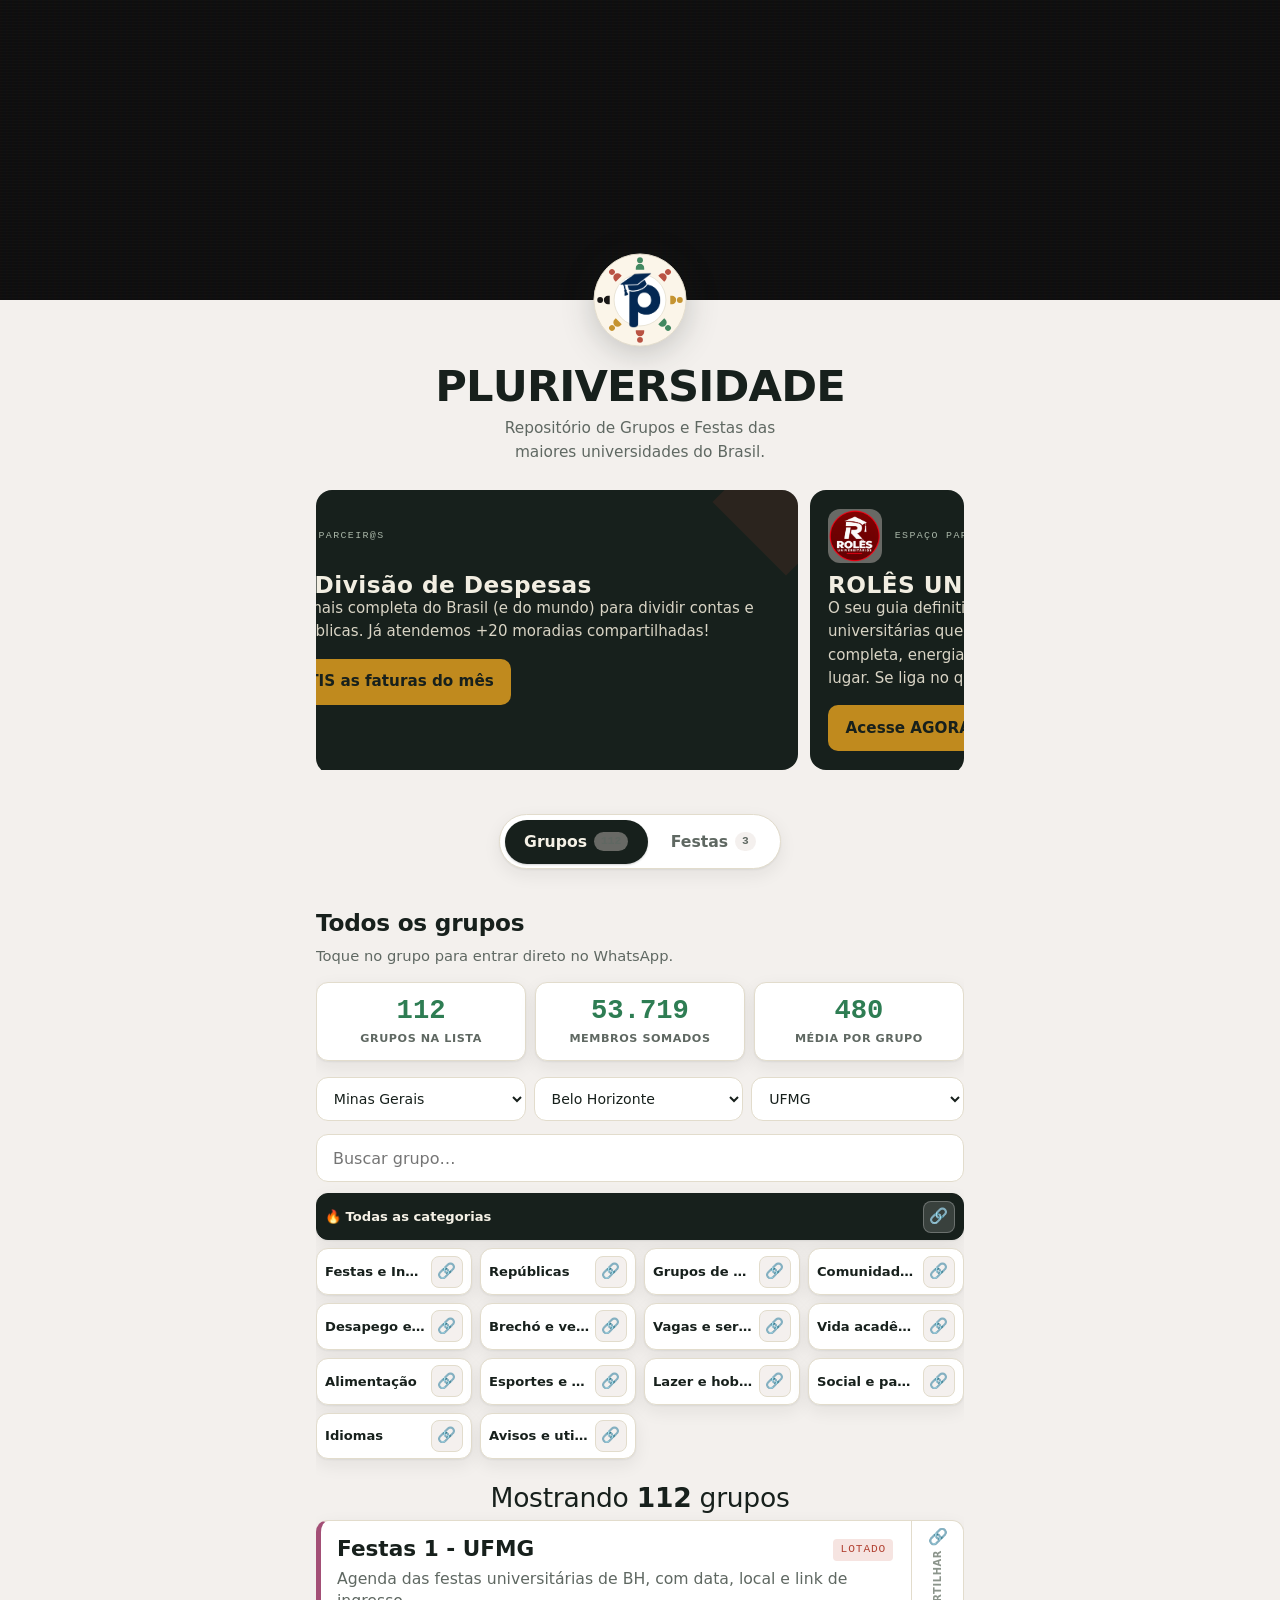
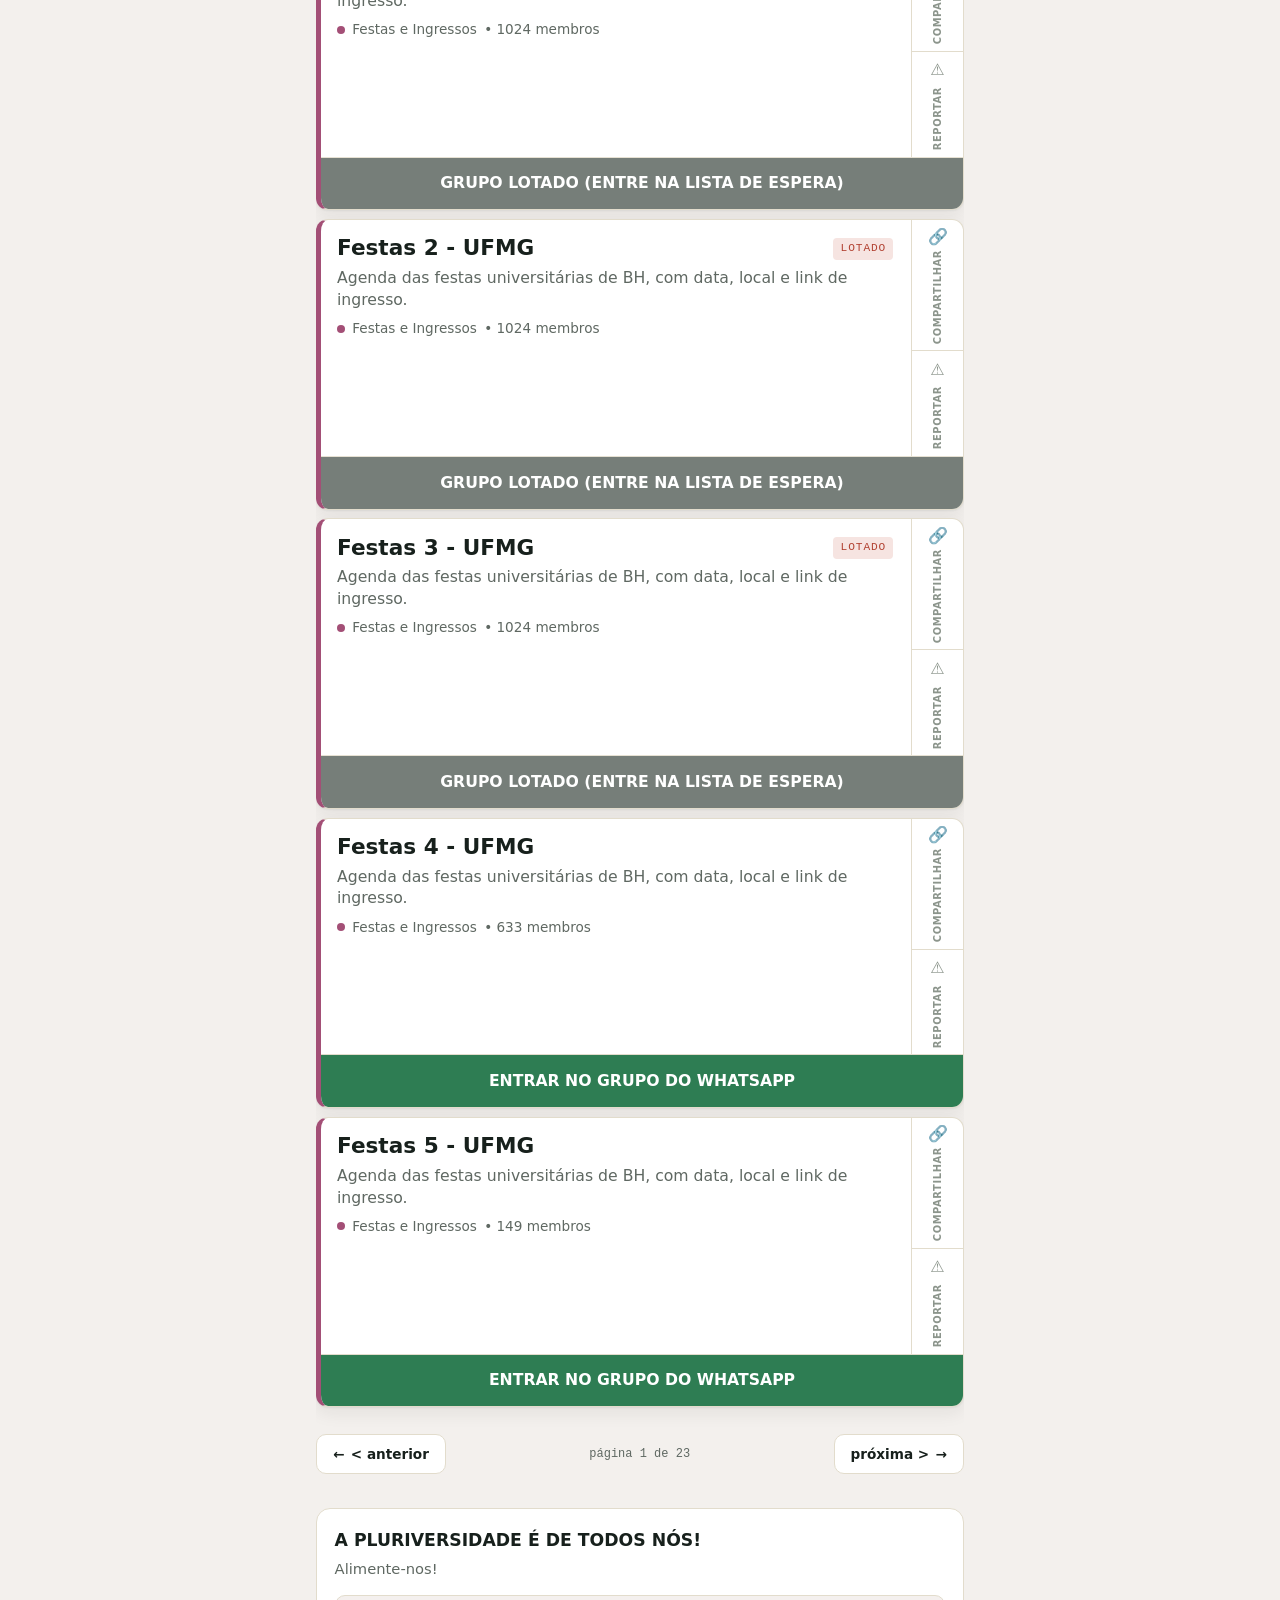
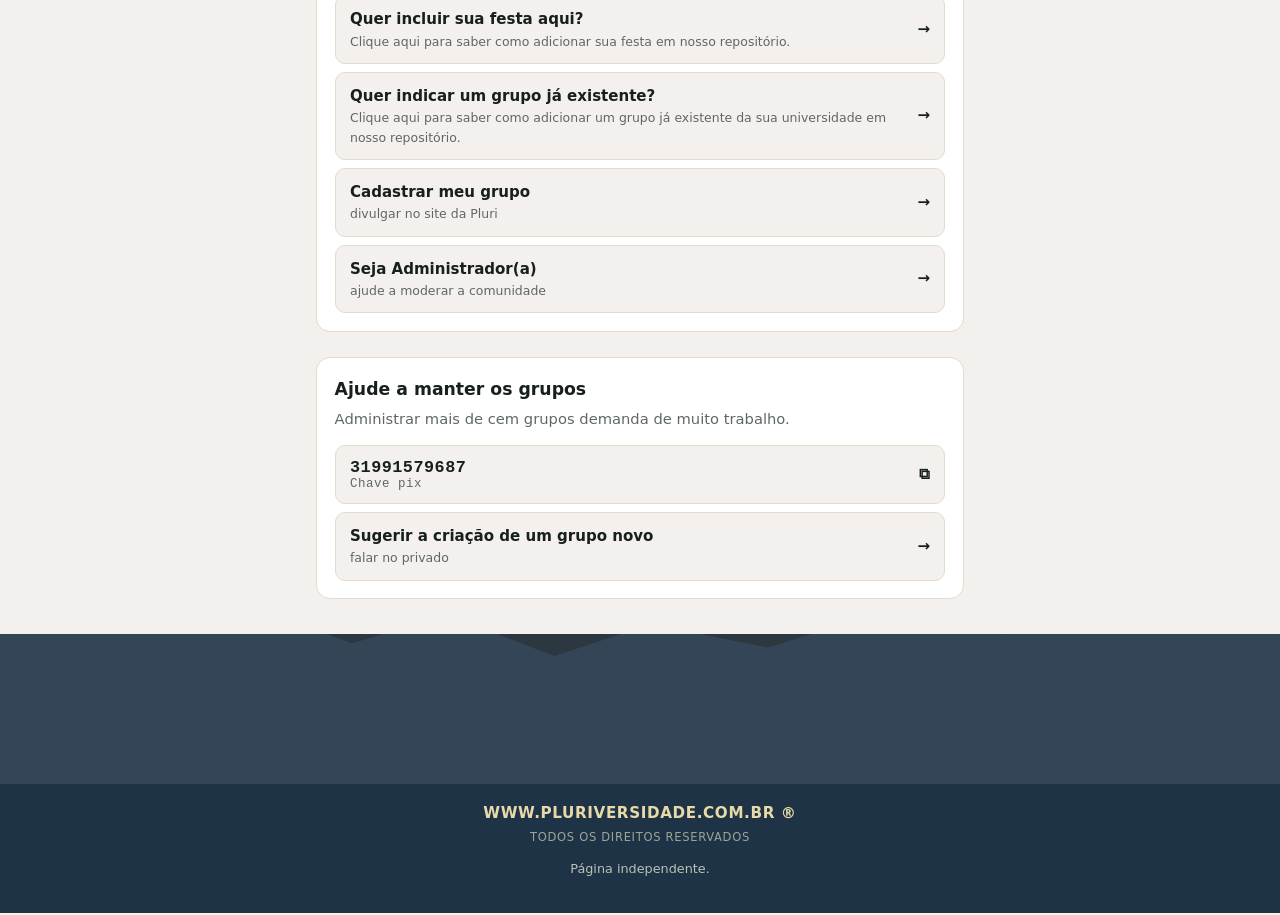
==== commit c7eb767c: "ALTEREI quase todo os arquivos" ====
--- a/index.html
+++ b/index.html
@@ -3,7 +3,7 @@
 <head>
 <meta charset="utf-8">
 <meta name="viewport" content="width=device-width, initial-scale=1, viewport-fit=cover">
-<title>PLURIVERSIDADE — grupos de WhatsApp e festas universitárias</title>
+<title>Pluriversidade — grupos de WhatsApp e festas universitárias</title>
 <meta name="description" content="Lista atualizada dos grupos de WhatsApp da comunidade UFMG e a agenda das festas universitárias de Belo Horizonte.">
 <meta name="theme-color" content="#1F3347">
 <meta property="og:title" content="PLURIVERSIDADE.COM.BR">
@@ -30,7 +30,7 @@
   </div>
 
   <div class="miolo marca">
-    <svg class="emblema" viewBox="-100 -100 200 200" role="img" aria-label="Emblema com comunidade em volta" style="display:none;">
+    <svg class="emblema" viewBox="-100 -100 200 200" role="img" aria-label="Emblema com comunidade em volta">
       <defs>
         <g id="pessoa">
           <circle cy="-9.5" r="6.4"/>
@@ -46,7 +46,7 @@
         <use href="#pessoa" fill="#2E7D53" transform="translate(52, 52) rotate(135) scale(0.95)"/>
         <use href="#pessoa" fill="#B24232" transform="translate(0, 74) rotate(180) scale(0.95)"/>
         <use href="#pessoa" fill="#C08A1E" transform="translate(-52, 52) rotate(225) scale(0.95)"/>
-        <use href="#pessoa" fill="#2E7D53" transform="translate(-74, 0) rotate(270) scale(0.95)"/>
+        <use href="#pessoa" fill="-2E7D53" transform="translate(-74, 0) rotate(270) scale(0.95)"/>
         <use href="#pessoa" fill="#B24232" transform="translate(-52, -52) rotate(315) scale(0.95)"/>
       </g>
 
@@ -54,7 +54,7 @@
       <image href="https://pluriversidade.github.io/pluri/img/LOGO-PLURI-02.png" x="-65" y="-65" width="130" height="130" preserveAspectRatio="xMidYMid meet"/>
     </svg>
 
-    <h1 class="titulo" data-texto="titulo">PLURIVERSIDADE</h1>
+    <h1 class="titulo" data-texto="titulo">Grupos da UFMG</h1>
     <p class="subtitulo" data-texto="subtitulo">Brechó, sebo, bandeco, caronas, idiomas e o que mais a comunidade inventar.</p>
     <p class="atualizado" id="atualizado" hidden></p>
   </div>
@@ -233,7 +233,7 @@
       <span aria-hidden="true">⧉</span>
     </button>
 
-    <a class="botao" id="sugerir-novo-grupo" href="https://wa.me/5531991579687?text=EI%20GALERA%20DA%20PLURIVERSIDADE%2C%20QUERO%20SUGERIR%20A%20CRIA%C3%87%C3%83O%20DE%20UM%20GRUPO%20NOVO%21" target="_blank" rel="noopener">
+    <a class="botao" id="sugerir-novo-grupo" href="https://wa.me/5531991579687?text=EI%20GALERA%20DA%20PLURIVERSIDADE%2C%20QUERO%20SUGERIR%20A%20CRIA%C3%87%C3%83O%20DE%20UM%20GRUPO%21" target="_blank" rel="noopener">
       <span><span>Sugerir a criação de um grupo novo</span><small>falar no privado</small></span>
       <span aria-hidden="true">→</span>
     </a>
--- a/css/estilo.css
+++ b/css/estilo.css
@@ -55,22 +55,15 @@
 
 /* ------------------------------------------------------------------ capa --- */
 
-.capa { 
-  position: relative; 
-  overflow: hidden; 
-  width: 100%;
-}
-
-/* Capa com altura aumentada mantendo formato horizontal e topo absoluto estruturado */
+.capa { position: relative; overflow: hidden; }
+
+/* Capa com altura aumentada mantendo formato horizontal */
 .topo-video-container {
-  position: absolute;
-  top: 0;
-  left: 0;
+  position: relative;
   width: 100%;
   height: clamp(210px, 33vw, 300px);
   overflow: hidden;
   background: #111;
-  z-index: 0;
 }
 
 .topo-video {
@@ -104,7 +97,7 @@
 }
 
 .marca {
-  margin-top: clamp(160px, 25vw, 240px);
+  margin-top: -48px;
   position: relative;
   text-align: center;
   z-index: 3;
@@ -152,7 +145,16 @@
 }
 
 .atualizado {
-  display: none !important;
+  margin-top: .7rem;
+  display: inline-block;
+  font-family: var(--mono);
+  font-size: .72rem;
+  letter-spacing: .06em;
+  color: var(--tinta-fraca);
+  background: rgba(46, 125, 83, .09);
+  border: 1px solid rgba(46, 125, 83, .25);
+  border-radius: 999px;
+  padding: .25rem .7rem;
 }
 
 /* ------------------------------------------------------------- parceiros --- */
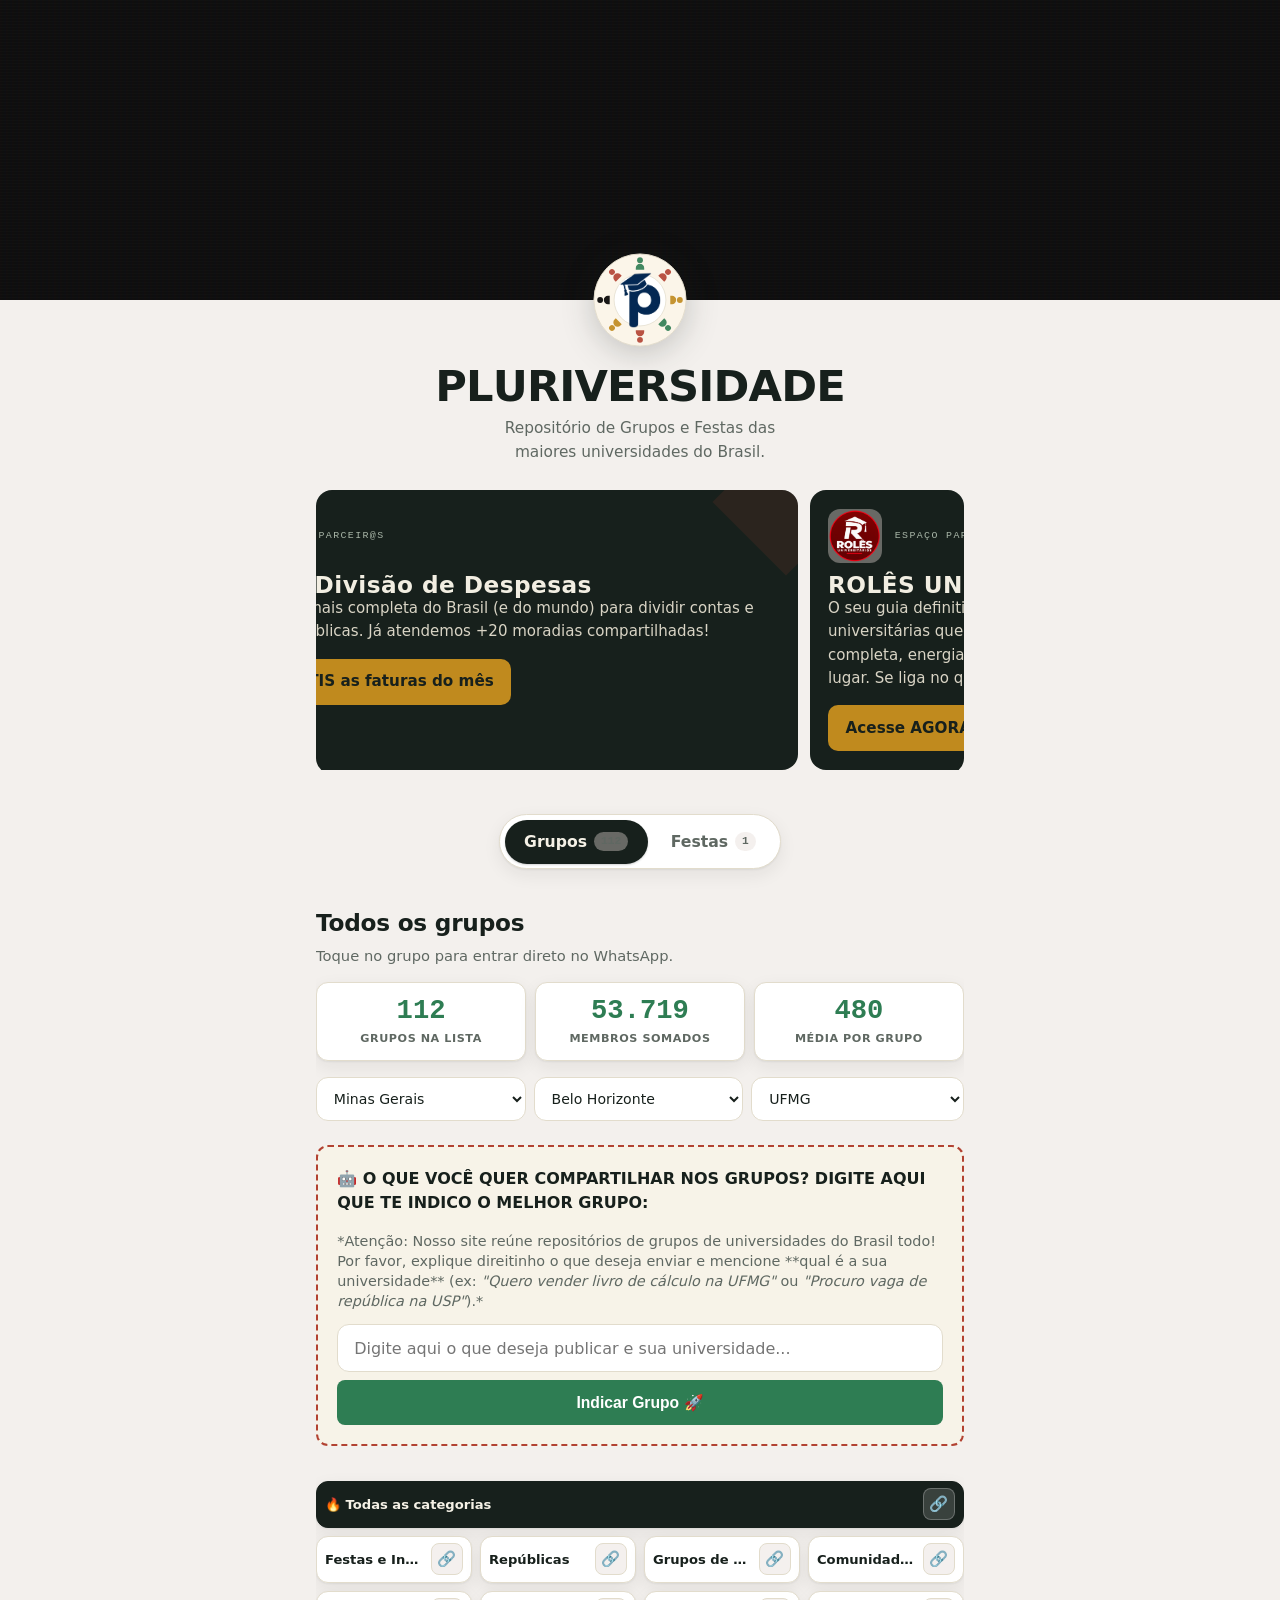
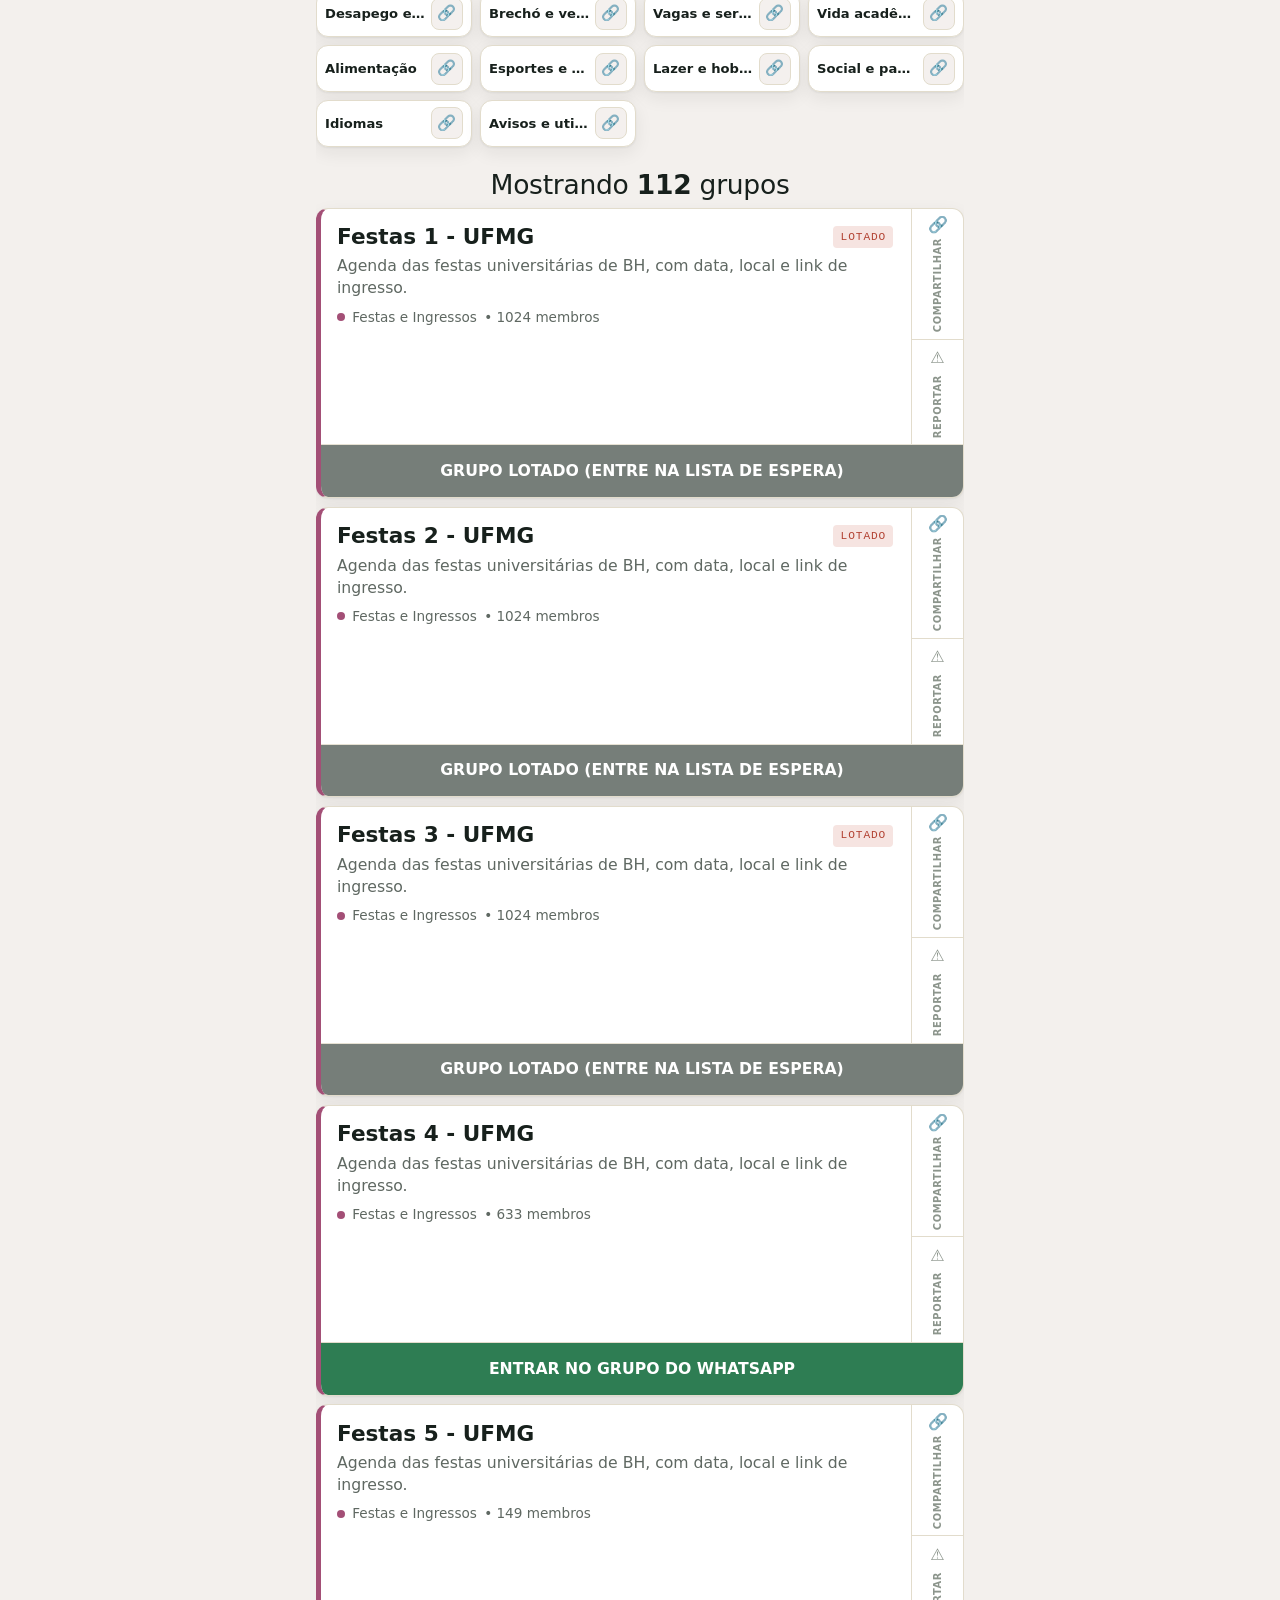
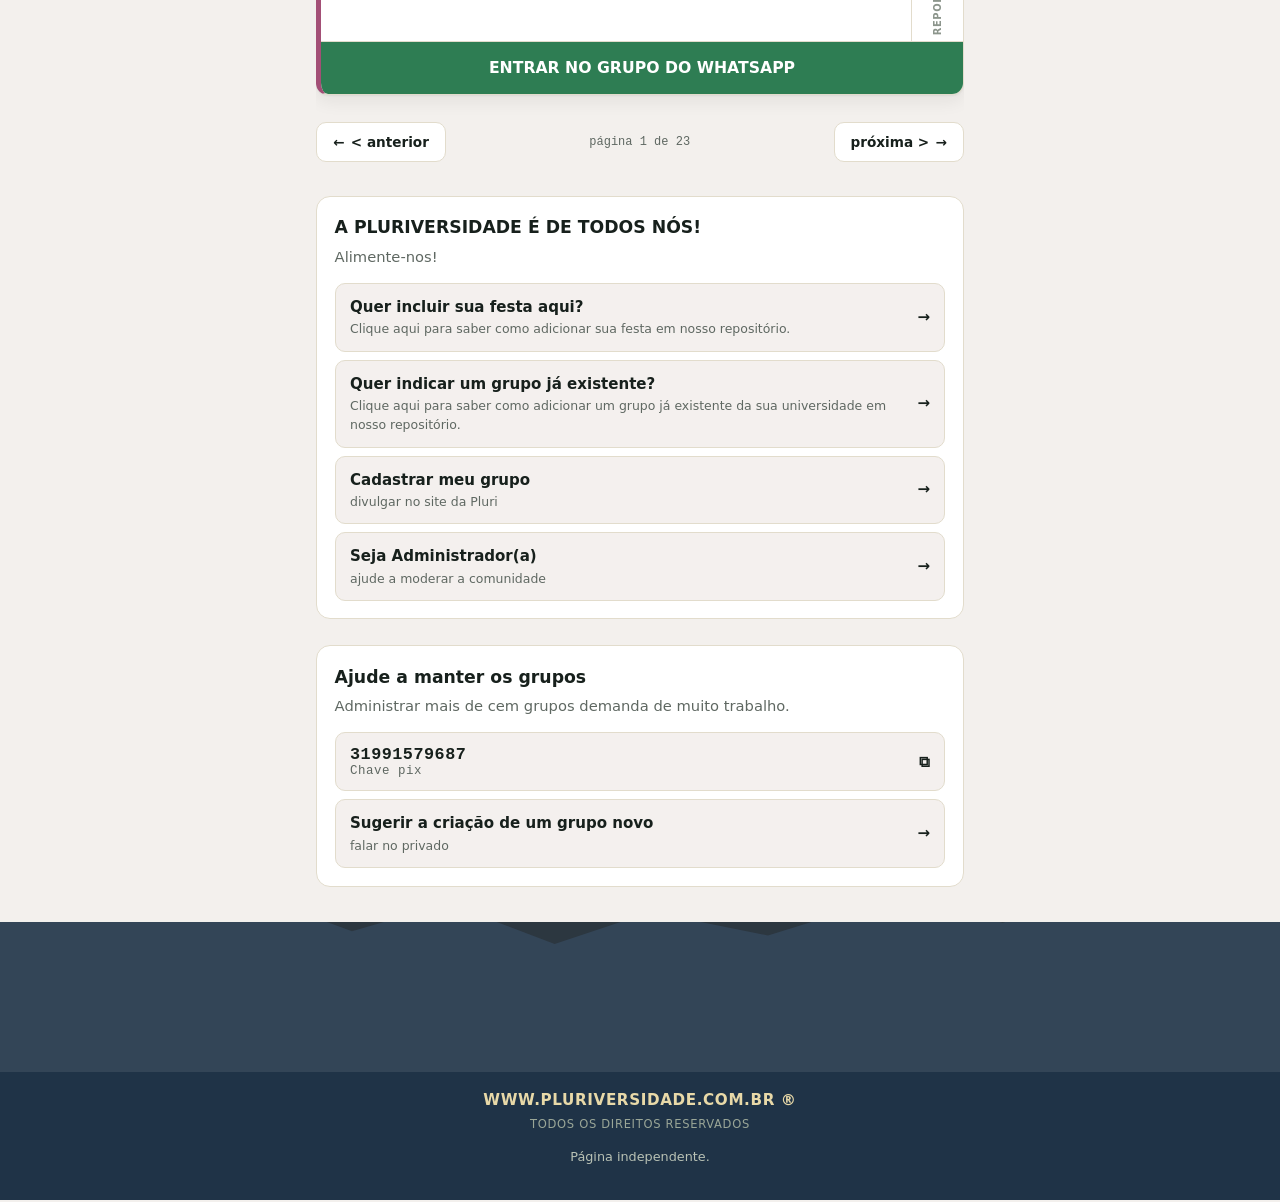
==== commit 8b7a8804: "Adicionando busca inteligente de forma segura" ====
--- a/index.html
+++ b/index.html
@@ -160,10 +160,27 @@
       </select>
     </div>
 
-    <input class="busca" id="busca" type="search" autocomplete="off"
-           aria-label="Buscar grupo pelo nome"
-           data-texto-dica="gruposBusca"
-           placeholder="Buscar grupo…">
+    <!-- CAMPO DE BUSCA INTELIGENTE COM IA -->
+    <div class="bloco-busca-ia" style="margin: 1.5rem 0; padding: 1.2rem; background: var(--fundo-card, #f7f3e8); border-radius: 12px; border: 2px dashed var(--terracota, #B24232);">
+      <label for="busca" style="display: block; font-weight: bold; margin-bottom: 0.5rem; color: var(--tinta, #1F3347);">
+        🤖 O QUE VOCÊ QUER COMPARTILHAR NOS GRUPOS? DIGITE AQUI QUE TE INDICO O MELHOR GRUPO:
+      </label>
+      <p style="font-size: 0.9rem; color: var(--tinta-fraca, #555); margin-bottom: 0.8rem; line-height: 1.4;">
+        *Atenção: Nosso site reúne repositórios de grupos de universidades do Brasil todo! Por favor, explique direitinho o que deseja enviar e mencione **qual é a sua universidade** (ex: <em>"Quero vender livro de cálculo na UFMG"</em> ou <em>"Procuro vaga de república na USP"</em>).*
+      </p>
+      
+      <div style="display: flex; gap: 0.5rem; flex-wrap: wrap;">
+        <input class="busca" id="busca" type="search" autocomplete="off"
+               aria-label="Pesquisar com IA"
+               placeholder="Digite aqui o que deseja publicar e sua universidade..." style="flex: 1; min-width: 250px; margin: 0;">
+        <button type="button" id="btn-busca-ia" class="grupo__btn-entrar" style="padding: 0.8rem 1.5rem; cursor: pointer; border-radius: 8px; border: none; font-weight: bold;">
+          Indicar Grupo 🚀
+        </button>
+      </div>
+
+      <!-- Área onde a resposta da IA aparece -->
+      <div id="resultado-ia" class="resultado-ia" style="margin-top: 1rem;" hidden></div>
+    </div>
 
     <div class="chips" id="chips" role="group" aria-label="Categorias"></div>
     <p class="contagem" id="contagem"></p>
@@ -279,6 +296,7 @@
   </div>
 </div>
 
+<script src="js/config.js"></script>
 <script src="js/dados-textos.js"></script>
 <script src="js/dados-grupos.js"></script>
 <script src="js/dados-festas.js"></script>
--- a/css/estilo.css
+++ b/css/estilo.css
@@ -25,6 +25,7 @@
   -webkit-text-size-adjust: 100%; 
   scroll-behavior: smooth;
   overflow-x: hidden;
+  width: 100%;
 }
 
 body {
@@ -35,6 +36,7 @@
   font-size: 16px;
   line-height: 1.55;
   overflow-x: hidden;
+  width: 100%;
   max-width: 100vw;
 }
 
@@ -321,7 +323,7 @@
 
 /* ---------------------------------------------------------------- seções --- */
 
-.secao { margin-top: 2.2rem; overflow: hidden; }
+.secao { margin-top: 2.2rem; overflow: hidden; width: 100%; }
 
 .secao__titulo {
   margin: 0;
@@ -844,6 +846,7 @@
   margin-top: 2.2rem;
   position: relative;
   overflow: hidden;
+  width: 100%;
   max-width: 100vw;
 }
 
@@ -861,6 +864,7 @@
   text-align: center;
   font-size: .8rem;
   padding: 1.1rem 1rem 1.6rem;
+  width: 100%;
 }
 
 .rodape__texto p { margin: 0 0 .5rem; }
@@ -1104,6 +1108,22 @@
 .festa__link--compartilhar { background: var(--fundo); }
 
 .festa__link:hover { border-color: var(--cor, var(--terracota)); }
+
+/* ------------------------------------------------------------- PAGINA DE DETALHES DA FESTA (100% LARGURA) --- */
+
+#detalhe-festa-container {
+  width: 100%;
+  max-width: 100%;
+  margin: 0;
+  padding: 0;
+}
+
+/* Garante que elementos internos do detalhe da festa ocupem a largura total disponível */
+#detalhe-festa-container > * {
+  width: 100%;
+  max-width: 100%;
+  box-sizing: border-box;
+}
 
 /* ------------------------------------------------------------- paginação --- */
 
